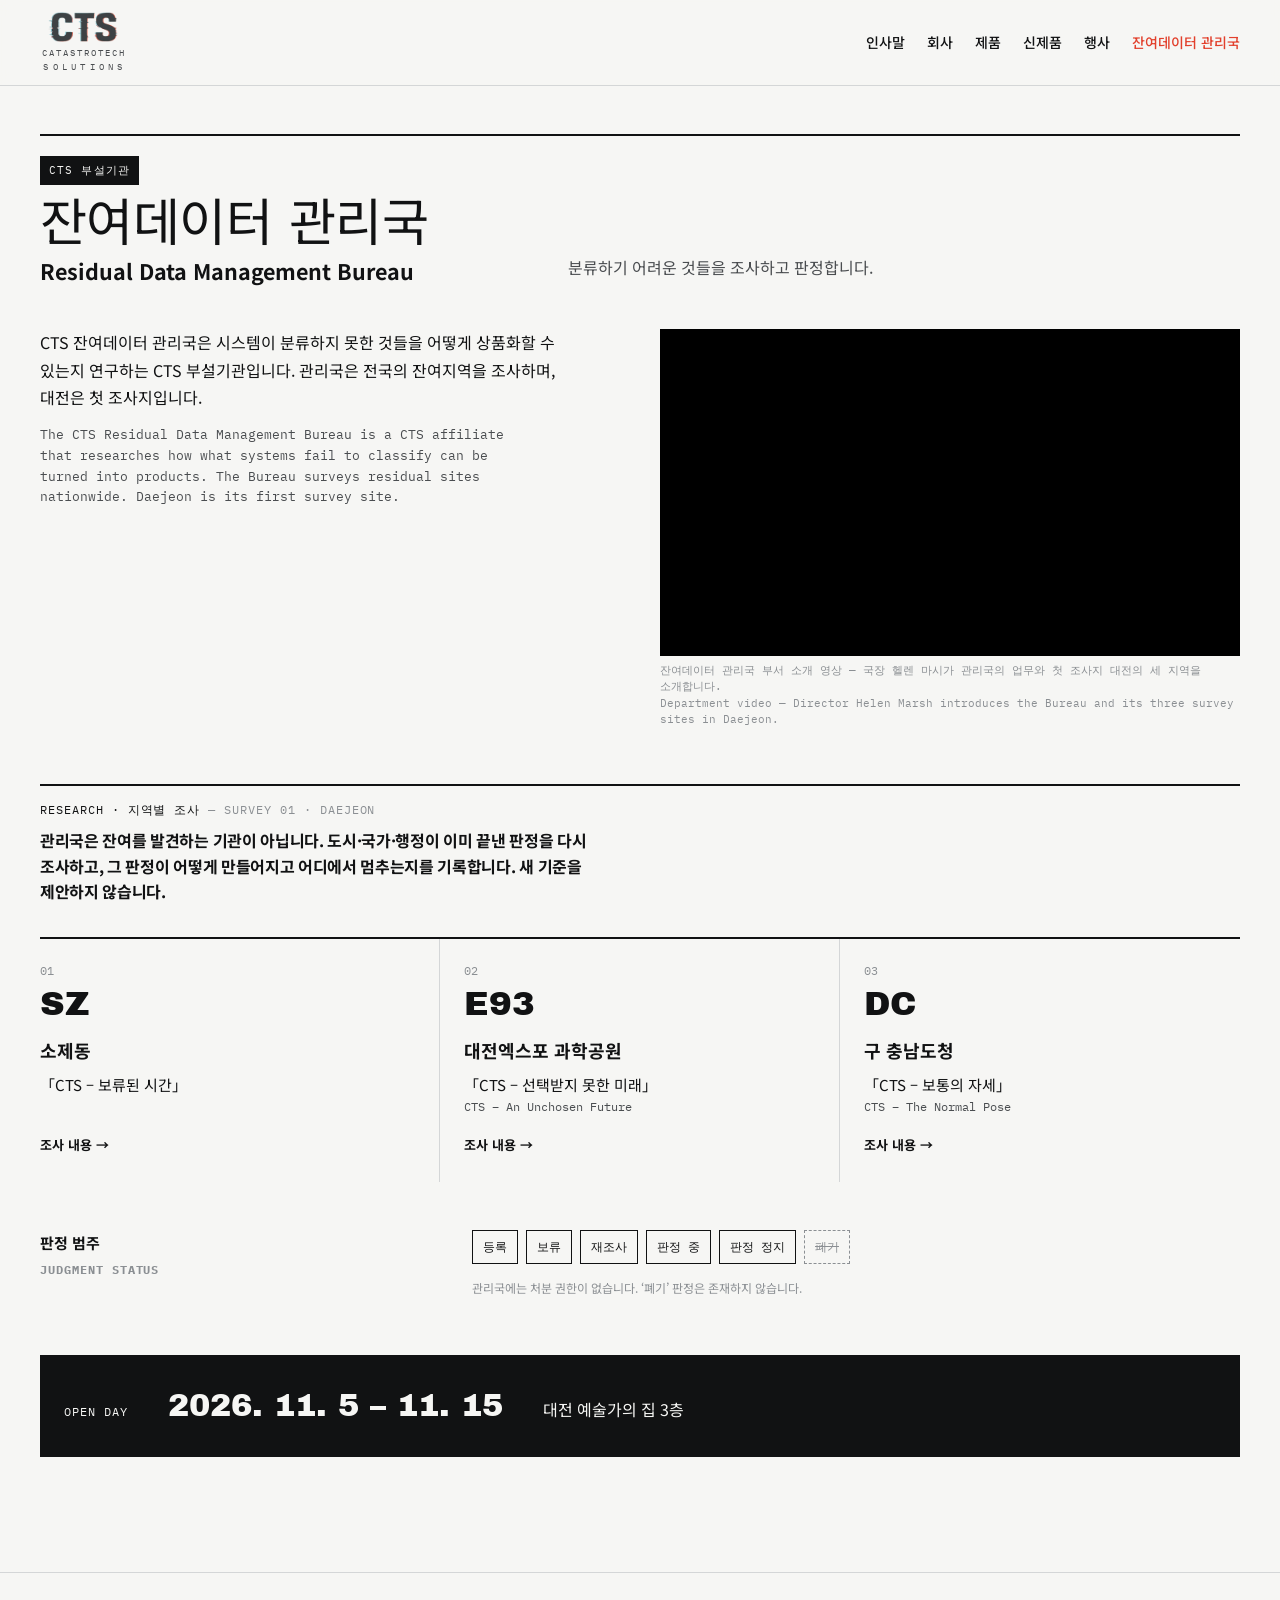
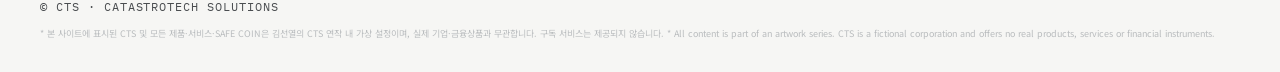
==== bureau/index.html @ 4c9b9fca "관리국 소개: 조사지 카드와 하단 목록 중복 제거 — 설명 문단을 카드 위로, 목록 삭제 Co-Authored-By: Claude Fable 5.1 <noreply@anthropi" ====
<!doctype html>
<html lang="ko">
<head>
<meta charset="utf-8">
<meta name="viewport" content="width=device-width, initial-scale=1, viewport-fit=cover">
<title>잔여데이터 관리국 | CTS — CatastroTech Solutions</title>
<meta name="description" content="CTS 재난을 기회로 바꾸다 — From catastrophe to opportunity">
<meta name="referrer" content="strict-origin-when-cross-origin">
<meta property="og:title" content="CTS — CatastroTech Solutions">
<meta property="og:description" content="재난을 기회로 바꾸다 / From catastrophe to opportunity">
<meta property="og:image" content="https://cts-catastrotechsolutions.vercel.app/img/slogan.jpg">
<meta property="og:url" content="https://cts-catastrotechsolutions.vercel.app/bureau/">
<meta property="og:type" content="website">
<link rel="preconnect" href="https://fonts.googleapis.com">
<link rel="preconnect" href="https://fonts.gstatic.com" crossorigin>
<link rel="stylesheet" href="https://fonts.googleapis.com/css2?family=Archivo+Black&family=IBM+Plex+Mono:wght@400;500&family=Noto+Sans+KR:wght@400;500;700;900&display=swap">
<link rel="stylesheet" href="../css/style.css">
<script>(function(){var m=/^#rs-(sz|e93|dc)$/.exec(location.hash);if(m)location.replace(m[1]+"/");})();</script>
</head>
<body>

<header>
  <div class="wrap">
    <a class="logo" href="../" aria-label="CTS 홈"><img src="../img/cts-mark.png" alt="CTS" width="360" height="155"><span>CATASTROTECH<br><small>SOLUTIONS</small></span></a>
    <nav aria-label="주 메뉴">
      <a href="../greeting/">인사말</a>
      <a href="../company/">회사</a>
      <a href="../products/">제품</a>
      <a href="../new/">신제품</a>
      <a href="../popup/">행사</a>
      <a href="../bureau/" aria-current="page">잔여데이터 관리국</a>
    </nav>
  </div>
</header>

<main>
  <section id="bureau" class="page-top bureau">
    <div class="wrap">
      <div class="sec-head">
        <div><span class="affil">CTS 부설기관</span><h2>잔여데이터 관리국<small>Residual Data Management Bureau</small></h2></div>
        <p>분류하기 어려운 것들을 조사하고 판정합니다.</p>
      </div>

      <div class="lead">
        <div>
          <p>CTS 잔여데이터 관리국은 시스템이 분류하지 못한 것들을 어떻게 상품화할 수 있는지 연구하는 CTS 부설기관입니다. 관리국은 전국의 잔여지역을 조사하며, 대전은 첫 조사지입니다.</p>
          <p class="en">The CTS Residual Data Management Bureau is a CTS affiliate that researches how what systems fail to classify can be turned into products. The Bureau surveys residual sites nationwide. Daejeon is its first survey site.</p>
        </div>
        <figure>
          <div class="video">
            <iframe src="https://www.youtube-nocookie.com/embed/tpPUKmBcZAY?rel=0" title="잔여데이터 관리국 부서 소개 영상" allow="accelerometer; encrypted-media; gyroscope; picture-in-picture; fullscreen" allowfullscreen loading="lazy" referrerpolicy="strict-origin-when-cross-origin"></iframe>
          </div>
          <figcaption>잔여데이터 관리국 부서 소개 영상 — 국장 헬렌 마시가 관리국의 업무와 첫 조사지 대전의 세 지역을 소개합니다.<br>Department video — Director Helen Marsh introduces the Bureau and its three survey sites in Daejeon.</figcaption>
        </figure>
      </div>

      <div class="mono subhead">Research · 지역별 조사 <span style="color:var(--steel)">— Survey 01 · Daejeon</span></div>
      <p class="rs-intro">관리국은 잔여를 발견하는 기관이 아닙니다. 도시·국가·행정이 이미 끝낸 판정을 다시 조사하고, 그 판정이 어떻게 만들어지고 어디에서 멈추는지를 기록합니다. 새 기준을 제안하지 않습니다.</p>
      <div class="sites">
        <div class="site">
          <span class="no">01</span><span class="reg">SZ</span>
          <h4>소제동</h4>
          <p class="t">「CTS – 보류된 시간」</p>
          <a class="go" href="sz/">조사 내용 →</a>
        </div>
        <div class="site">
          <span class="no">02</span><span class="reg">E93</span>
          <h4>대전엑스포 과학공원</h4>
          <p class="t">「CTS – 선택받지 못한 미래」<em>CTS – An Unchosen Future</em></p>
          <a class="go" href="e93/">조사 내용 →</a>
        </div>
        <div class="site">
          <span class="no">03</span><span class="reg">DC</span>
          <h4>구 충남도청</h4>
          <p class="t">「CTS – 보통의 자세」<em>CTS – The Normal Pose</em></p>
          <a class="go" href="dc/">조사 내용 →</a>
        </div>
      </div>

      <div class="status">
        <h4>판정 범주<br><span class="mono" style="color:var(--steel)">Judgment Status</span></h4>
        <div>
          <div class="chips">
            <span class="chip">등록</span><span class="chip">보류</span><span class="chip">재조사</span><span class="chip">판정 중</span><span class="chip">판정 정지</span><span class="chip void">폐기</span>
          </div>
          <p class="note">관리국에는 처분 권한이 없습니다. ‘폐기’ 판정은 존재하지 않습니다.</p>
        </div>
      </div>

      <div class="openday">
        <span class="mono">Open Day</span>
        <b>2026. 11. 5 – 11. 15</b>
        <span>대전 예술가의 집 3층</span>
      </div>
    </div>
  </section>
</main>

<footer>
  <div class="wrap">
    <p>* 본 사이트에 표시된 CTS 및 모든 제품·서비스·SAFE COIN은 김선열의 CTS 연작 내 가상 설정이며, 실제 기업·금융상품과 무관합니다. 구독 서비스는 제공되지 않습니다. * All content is part of an artwork series. CTS is a fictional corporation and offers no real products, services or financial instruments.</p>
    <p class="mono">© CTS · CatastroTech Solutions</p>
  </div>
</footer>
</body>
</html>
---- css/style.css ----
/* Layout: corporate brochure — white gallery ground, black product bands, aluminium-grey rules; codes in mono like asset tags */
:root{
  --paper:#f6f6f4;      /* gallery wall */
  --ink:#111213;        /* corporate black */
  --steel:#8b8f93;      /* aluminium profile */
  --rule:#d4d6d7;
  --signal:#e2402c;     /* the red ▲ of the coin dashboard */
  --ink-soft:#4a4d50;
  --f-display:"Archivo Black","Noto Sans KR",Impact,"Arial Black",sans-serif;
  --f-body:"Noto Sans KR",-apple-system,"Apple SD Gothic Neo","Malgun Gothic",sans-serif;
  --f-mono:"IBM Plex Mono",ui-monospace,Menlo,Consolas,monospace;
  --gut:max(20px,env(safe-area-inset-left,0px));
  --gut-r:max(20px,env(safe-area-inset-right,0px));
  --w:1240px;
  color-scheme:light;
}
*{box-sizing:border-box}
html{scroll-behavior:smooth;scroll-padding-top:64px}
@media (prefers-reduced-motion:reduce){html{scroll-behavior:auto}}
body{margin:0;background:var(--paper);color:var(--ink);font:400 16px/1.7 var(--f-body);-webkit-font-smoothing:antialiased;word-break:keep-all;overflow-wrap:anywhere}
img{max-width:100%;display:block}
a{color:inherit}
a:focus-visible,button:focus-visible{outline:2px solid var(--signal);outline-offset:3px}
.wrap{max-width:var(--w);margin:0 auto;padding-left:var(--gut);padding-right:var(--gut-r)}
.mono{font-family:var(--f-mono);font-size:12px;letter-spacing:.08em;text-transform:uppercase}

/* header */
body::before{content:"";position:fixed;inset:0 0 auto;height:env(safe-area-inset-top,0px);z-index:30;background:var(--paper)}
header{position:sticky;top:env(safe-area-inset-top,0px);z-index:20;background:color-mix(in srgb,var(--paper) 92%,transparent);backdrop-filter:blur(8px);border-bottom:1px solid var(--rule)}
header .wrap{display:flex;align-items:center;justify-content:space-between;gap:16px;padding-block:12px}
.logo{display:flex;flex-direction:column;align-items:center;text-align:center;line-height:1;text-decoration:none}
.logo img{display:block;height:30px;width:auto}
.logo span{font-family:var(--f-mono);font-size:9px;letter-spacing:.22em;margin-top:4px;color:var(--ink-soft)}
.logo span{line-height:1.5;padding-left:.22em;white-space:nowrap}
.logo small{font-size:inherit;letter-spacing:.47em;margin-right:-.25em}
nav{display:flex;gap:22px;flex-wrap:wrap;justify-content:flex-end}
nav a{text-decoration:none;font-size:14px;font-weight:500}
nav a:hover{color:var(--signal)}
@media (max-width:640px){nav{gap:12px}nav a{font-size:13px}.logo span{display:none}}

/* hero */
section.hero{background:var(--ink);padding-block:0}
.hero img{width:100%;height:auto;display:block}
.sr-only{position:absolute;width:1px;height:1px;padding:0;margin:-1px;overflow:hidden;clip:rect(0,0,0,0);white-space:nowrap;border:0}

/* sections */
section{padding-block:clamp(64px,9vw,120px)}
.sec-head{display:grid;grid-template-columns:minmax(0,5fr) minmax(0,7fr);gap:24px 48px;align-items:end;margin-bottom:48px;border-top:2px solid var(--ink);padding-top:18px}
.sec-head h2{font-family:var(--f-display);font-weight:400;font-size:clamp(30px,4vw,52px);line-height:1;margin:8px 0 0;letter-spacing:-.01em}
.sec-head h2 small{display:block;font-family:var(--f-body);font-weight:700;font-size:.42em;letter-spacing:0;margin-top:10px}
.sec-head p{margin:0;max-width:62ch;color:var(--ink-soft)}
@media (max-width:760px){.sec-head{grid-template-columns:1fr}}

.video{position:relative;aspect-ratio:16/9;max-width:100%;background:#000}
.video iframe{position:absolute;inset:0;width:100%;height:100%;border:0}

/* greeting */
.greeting .grid{display:grid;grid-template-columns:minmax(0,5fr) minmax(0,7fr);gap:clamp(28px,5vw,72px);align-items:start}
.portrait{position:sticky;top:calc(80px + env(safe-area-inset-top,0px));margin:0;display:grid;gap:18px;max-width:360px}
.portrait .photo{position:relative;aspect-ratio:4/5;width:100%;max-width:360px;background:repeating-linear-gradient(135deg,transparent 0 10px,rgba(17,18,19,.04) 10px 11px);border:1px solid var(--rule)}
.portrait img{position:absolute;inset:0;width:100%;height:100%;object-fit:cover}
.sign{display:grid;gap:4px;padding-top:14px;border-top:1px solid var(--ink)}
.sign span{font-family:var(--f-mono);font-size:12px;color:var(--steel);letter-spacing:.04em;line-height:1.6}
.sign b{font-size:22px;font-weight:700;letter-spacing:-.02em}
.letter{max-width:60ch}
.letter .opening{font-size:clamp(22px,2.4vw,30px);font-weight:900;line-height:1.4;letter-spacing:-.03em;margin:0 0 28px;text-wrap:balance}
.letter p{margin:0 0 16px}
.letter-en{margin-top:32px;padding-top:24px;border-top:1px solid var(--rule);color:var(--ink-soft);font-size:15px;line-height:1.7}
.letter-en p{margin:0 0 12px}
.letter-en .opening-en{font-family:var(--f-display);font-size:20px;color:var(--ink);letter-spacing:-.01em;margin-bottom:16px}
.letter-ko{margin-top:32px;padding-top:24px;border-top:1px solid var(--rule);color:var(--ink-soft);font-size:15px;line-height:1.7}
.letter-ko p{margin:0 0 12px}
.letter-ko .opening-ko{font-size:20px;font-weight:900;color:var(--ink);letter-spacing:-.03em;margin-bottom:16px}
.todo-light{color:var(--steel);font-family:var(--f-mono);font-size:13px;border:1px dashed var(--steel);padding:12px 14px}
@media (max-width:760px){.greeting .grid{grid-template-columns:1fr}.portrait{position:static;max-width:340px}}
/* company */
.company .grid{display:grid;grid-template-columns:minmax(0,1fr) minmax(0,1fr);gap:40px 64px;align-items:start}
.company .grid > .video{grid-column:1/-1}
.company .statement{font-size:clamp(20px,2.2vw,26px);font-weight:700;line-height:1.5;letter-spacing:-.02em;margin:0;text-wrap:balance}
.company .facts{display:grid;gap:0;margin:0;border-top:1px solid var(--rule)}
.company .facts div{display:grid;grid-template-columns:120px minmax(0,1fr);gap:12px;padding:12px 0;border-bottom:1px solid var(--rule);font-size:14px}
.company .facts dt{font-family:var(--f-mono);font-size:11px;letter-spacing:.08em;text-transform:uppercase;color:var(--steel);padding-top:3px}
.company .facts dd{margin:0}
@media (max-width:860px){.company .grid{grid-template-columns:1fr}}

/* products */
.products{background:var(--ink);color:var(--paper)}
.products .sec-head{border-color:var(--paper)}
.products .sec-head p{color:#b9bcbe}
.prod{display:grid;grid-template-columns:minmax(0,7fr) minmax(0,5fr);gap:32px 48px;padding-block:48px;border-top:1px solid #2c2e30}
.prod:nth-of-type(even) .media{order:2}
.prod .code{font-family:var(--f-display);font-size:clamp(56px,7vw,96px);line-height:.9;letter-spacing:-.01em}
.prod h3{margin:10px 0 4px;font-size:22px;font-weight:700;letter-spacing:-.02em}
.prod .en{font-family:var(--f-mono);font-size:13px;color:#b9bcbe;margin:0}
.prod .desc{margin:22px 0 0;max-width:46ch;color:#dcdddd}
.prod .todo{margin:22px 0 0;padding:12px 14px;border:1px dashed #6b6f73;font-family:var(--f-mono);font-size:12px;color:#9a9ea1}
.prod .media{display:grid;gap:12px;min-width:0}
.prod .media img{width:100%;height:auto;max-height:720px;object-fit:cover;background:#222}
.prod .cta{display:inline-flex;align-items:center;gap:10px;margin-top:26px;padding:12px 18px;background:var(--paper);color:var(--ink);text-decoration:none;font-weight:700;font-size:14px}
.prod .cta:hover{background:var(--signal);color:#fff}
.prod .tag{display:inline-block;margin-top:18px;font-family:var(--f-mono);font-size:11px;letter-spacing:.08em;padding:4px 8px;border:1px solid #4a4d50;color:#b9bcbe}
.prod .tag .up{color:var(--signal)}
@media (max-width:860px){.prod{grid-template-columns:1fr}.prod:nth-of-type(even) .media{order:0}}

.desc-en{font-family:var(--f-mono);font-size:13px;color:#9a9ea1;font-weight:400}
.products .desc{font-size:clamp(19px,1.8vw,22px);font-weight:700;line-height:1.5;letter-spacing:-.02em}
.products .desc .desc-en{display:inline-block;margin-top:6px;letter-spacing:0}
.subscribe{margin-top:24px;padding:clamp(28px,4vw,48px);border:1px solid var(--paper);display:grid;gap:8px;text-align:center;justify-items:center}
.subscribe b{font-size:clamp(24px,3.4vw,40px);font-weight:900;letter-spacing:-.03em;text-wrap:balance}
.subscribe .mono{color:#9a9ea1;font-size:11px;margin-top:10px;text-transform:none;letter-spacing:.02em}
.sec-head .desc-en{color:inherit;opacity:.8}
.sel{user-select:all;font-family:var(--f-mono);font-size:13px;word-break:break-all}
/* bureau */
.bureau .affil{display:inline-block;font-family:var(--f-mono);font-size:11px;letter-spacing:.1em;padding:5px 9px;background:var(--ink);color:var(--paper);margin-bottom:6px}
.bureau .lead{display:grid;grid-template-columns:minmax(0,1fr) minmax(0,1fr);gap:40px;align-items:start;margin-bottom:56px}
.bureau .lead p{margin:0 0 14px;max-width:58ch}
.bureau .lead .en{font-family:var(--f-mono);font-size:13px;color:var(--ink-soft);line-height:1.6}
.bureau .lead figure{margin:0}
.bureau .lead figcaption{font-family:var(--f-mono);font-size:11px;color:var(--steel);padding-top:6px;line-height:1.5}
.placeholder{aspect-ratio:16/9;max-width:100%;border:1px solid var(--rule);background:repeating-linear-gradient(135deg,transparent 0 10px,rgba(17,18,19,.035) 10px 11px);display:grid;place-content:center;text-align:center;gap:6px;padding:16px}
.placeholder b{font-size:15px}
.placeholder span{font-family:var(--f-mono);font-size:11px;color:var(--steel);letter-spacing:.08em}
@media (max-width:860px){.bureau .lead{grid-template-columns:1fr}}

.sites{display:grid;grid-template-columns:repeat(3,minmax(0,1fr));gap:0;border-top:2px solid var(--ink)}
.site{padding:22px 24px 26px 0;border-right:1px solid var(--rule);display:flex;flex-direction:column;gap:6px}
.site + .site{padding-left:24px}
.site:last-child{border-right:0}
.site .no{font-family:var(--f-mono);font-size:12px;color:var(--steel)}
.site .reg{font-family:var(--f-display);font-size:34px;line-height:1}
.site h4{margin:8px 0 0;font-size:18px;font-weight:700}
.site .t{margin:0;font-size:15px}
.site .t em{font-style:normal;font-family:var(--f-mono);font-size:12px;color:var(--ink-soft);display:block}
@media (max-width:860px){.sites{grid-template-columns:1fr}.site,.site+.site{padding:20px 0;border-right:0;border-bottom:1px solid var(--rule)}}

.status{margin-top:48px;display:grid;grid-template-columns:minmax(0,1fr) minmax(0,2fr);gap:24px 48px;align-items:start}
.status h4{margin:0;font-size:15px}
.chips{display:flex;flex-wrap:wrap;gap:8px}
.chip{font-family:var(--f-mono);font-size:12px;padding:6px 10px;border:1px solid var(--ink)}
.chip.void{border-style:dashed;color:var(--steel);border-color:var(--steel);text-decoration:line-through}
.note{font-size:13px;color:var(--ink-soft);margin:12px 0 0}
@media (max-width:760px){.status{grid-template-columns:1fr}}

.openday{margin-top:56px;padding:24px;background:var(--ink);color:var(--paper);display:flex;flex-wrap:wrap;gap:12px 40px;align-items:baseline}
.openday b{font-family:var(--f-display);font-weight:400;font-size:clamp(22px,2.6vw,32px)}

/* archive */
.gallery{columns:3 280px;column-gap:12px}
.gallery figure{margin:0 0 12px;break-inside:avoid}
.gallery figcaption{font-family:var(--f-mono);font-size:11px;color:var(--steel);padding-top:6px;letter-spacing:.04em}

footer{border-top:1px solid var(--rule);padding-block:40px 56px;font-size:13px;color:var(--ink-soft)}
footer .wrap{display:flex;flex-wrap:wrap;justify-content:space-between;gap:16px}
footer p{margin:0;max-width:70ch}

nav a[aria-current="page"]{color:var(--signal)}
.page-top{padding-top:clamp(24px,4vw,48px)}
.teasers{display:grid;grid-template-columns:repeat(auto-fit,minmax(min(100%,200px),1fr));gap:0;border-top:2px solid var(--ink)}
.teaser{display:flex;flex-direction:column;gap:10px;padding:24px 24px 28px 0;border-bottom:1px solid var(--rule);text-decoration:none;color:inherit}
.teaser + .teaser{padding-left:24px;border-left:1px solid var(--rule)}
.teaser .mono{color:var(--steel)}
.teaser b{font-family:var(--f-display);font-weight:400;font-size:clamp(26px,2.6vw,34px);line-height:1}
.teaser span.k{font-weight:700}
.teaser p{margin:0;color:var(--ink-soft);font-size:14px}
.teaser .go{margin-top:auto;font-size:13px;font-weight:700}
.teaser:hover .go{color:var(--signal)}
@media (max-width:760px){.teaser + .teaser{padding-left:0;border-left:0}}
.prodstrip{display:grid;grid-template-columns:repeat(5,minmax(0,1fr));gap:12px;margin-top:40px}
.prodstrip a{display:grid;gap:8px;text-decoration:none;color:inherit}
.prodstrip img{width:100%;aspect-ratio:1/1;object-fit:cover;background:#ddd}
.prodstrip b{font-family:var(--f-display);font-weight:400;font-size:20px;line-height:1}
.prodstrip span{font-size:12px;color:var(--ink-soft)}
.prodstrip a:hover b{color:var(--signal)}
@media (max-width:760px){.prodstrip{grid-template-columns:repeat(2,minmax(0,1fr))}}

button.cta{border:0;cursor:pointer;font-family:inherit}
#video-modal{width:min(1100px,calc(100vw - 32px));max-width:none;padding:0;border:0;background:var(--ink);color:var(--paper)}
#video-modal::backdrop{background:rgba(10,10,11,.82)}
.vm-bar{display:flex;justify-content:space-between;align-items:center;gap:12px;padding:12px 16px;font-size:14px;font-weight:700}
.vm-close{background:none;border:1px solid #4a4d50;color:var(--paper);padding:6px 10px;font-family:var(--f-mono);font-size:12px;cursor:pointer}
.vm-close:hover{border-color:var(--paper)}

.popup-intro{display:grid;gap:12px;max-width:68ch;margin-bottom:40px}
.popup-intro .lead{font-size:clamp(18px,1.8vw,22px);font-weight:700;line-height:1.6;letter-spacing:-.02em;margin:0}
.en-body{margin:0;font-size:14px;color:var(--ink-soft);line-height:1.7}
.overview{margin:0 0 72px}
.overview img{width:100%}
.overview figcaption,.gallery figcaption{font-family:var(--f-mono);font-size:11px;color:var(--steel);padding-top:6px}
.subhead{border-top:2px solid var(--ink);padding-top:14px;margin-bottom:8px}
.zone{display:grid;grid-template-columns:minmax(0,7fr) minmax(0,5fr);gap:24px 48px;align-items:center;padding-block:36px;border-bottom:1px solid var(--rule)}
.zone:nth-of-type(even) img{order:2}
.zone img{width:100%;height:auto}
.zone-text{display:grid;gap:10px;min-width:0}
.zone-text .mono{color:var(--steel)}
.zone-text h3{margin:0;font-size:clamp(22px,2.4vw,30px);font-weight:900;letter-spacing:-.03em}
.zone-text .en-title{margin:0;font-family:var(--f-mono);font-size:13px;color:var(--ink-soft)}
.zone-text p{margin:0}
.zone-link{margin-top:6px;font-weight:700;font-size:14px;text-decoration:none}
.zone-link:hover{color:var(--signal)}
.zone + .subhead{margin-top:72px}
@media (max-width:860px){.zone{grid-template-columns:1fr}.zone:nth-of-type(even) img{order:0}}

.coming{background:var(--ink);color:var(--paper);padding:clamp(48px,9vw,120px) clamp(24px,5vw,64px);display:grid;gap:14px;justify-items:start}
.coming .mono{color:#9a9ea1}
.coming b{font-family:var(--f-display);font-weight:400;font-size:clamp(96px,20vw,260px);line-height:.85;letter-spacing:-.03em}
.coming-ko{margin:12px 0 0;font-size:clamp(20px,2.4vw,30px);font-weight:900;letter-spacing:-.03em}
.coming-en{margin:0;font-family:var(--f-mono);font-size:13px;color:#9a9ea1}

.preview{display:grid;grid-template-columns:repeat(2,minmax(0,1fr));gap:16px}
.preview figure{margin:0;background:#fff;border:1px solid var(--rule)}
.preview .wide{grid-column:1/-1}
.preview img{width:100%;height:auto}
.preview figcaption{font-family:var(--f-mono);font-size:11px;color:var(--steel);padding:8px 12px;border-top:1px solid var(--rule);background:var(--paper)}
.note{font-size:12px;color:var(--steel);margin:14px 0 0}
@media (max-width:760px){.preview{grid-template-columns:1fr}}
.preview figure:not(.wide) img{aspect-ratio:4/5;object-fit:cover}
.prod .media img{aspect-ratio:4/3;height:auto;max-height:none;object-fit:cover;object-position:center}
#szs .media img{object-position:center 85%}
#scc .media img{object-position:center 40%}
@media (min-width:861px){.prod:nth-of-type(even){grid-template-columns:minmax(0,5fr) minmax(0,7fr)}}
.zone img{aspect-ratio:4/3;object-fit:cover}
#zone-smf img{object-position:center 70%}
footer{padding-block:24px 32px}
footer p:first-child{font-size:10px;line-height:1.5;color:var(--steel);letter-spacing:0}
footer p:first-child{font-size:9px;line-height:1.4;color:#b9bcbe;max-width:none}
footer .wrap{flex-direction:column-reverse;align-items:flex-start;gap:10px}

.org{grid-column:1/-1;margin-top:56px}
.org-title{margin:8px 0 28px;font-size:clamp(22px,2.4vw,30px);font-weight:900;letter-spacing:-.03em}
.org-ceo{margin:0 auto;width:min(100%,280px);background:var(--ink);color:var(--paper);padding:16px 20px;display:grid;gap:4px;text-align:center}
.org-ceo .mono{color:#9a9ea1}
.org-ceo b{font-size:18px}
.org-stem{width:1px;height:28px;background:var(--ink);margin:0 auto}
.org-units{display:grid;grid-template-columns:repeat(4,minmax(0,1fr));gap:12px;border-top:1px solid var(--ink);padding-top:24px;position:relative}
.org-unit{position:relative;border:1px solid var(--ink);background:var(--paper);padding:14px 14px 16px;display:grid;gap:4px;align-content:start;min-width:0}
.org-unit::before{content:"";position:absolute;left:50%;top:-25px;width:1px;height:24px;background:var(--ink)}
.org-unit b{font-size:15px;letter-spacing:-.02em}
.org-unit .en{font-family:var(--f-mono);font-size:10px;color:var(--steel);letter-spacing:.04em}
.org-unit ul{margin:8px 0 0;padding:0;list-style:none;display:grid;gap:4px;font-size:13px;color:var(--ink-soft)}
.org-unit li{display:flex;align-items:baseline;gap:4px}
.org-unit li::before{content:"–";color:var(--steel)}
.org-unit em{margin-left:auto;padding-left:8px;font-style:normal;font-family:var(--f-mono);font-size:10px;color:var(--signal)}
.org-unit.is-new{border-style:dashed}
.org-affil{margin-top:28px;border:1px dashed var(--steel);padding:16px 20px;display:grid;gap:4px;position:relative}
.org-affil::before{content:"";position:absolute;left:50%;top:-29px;height:28px;border-left:1px dashed var(--steel)}
.org-affil .mono{color:var(--steel)}
.org-affil b{font-size:16px}
.org-affil b a{text-decoration:none}
.org-affil b a:hover{color:var(--signal)}
.org-affil span:last-child{font-size:13px;color:var(--ink-soft)}
@media (max-width:860px){.org-units{grid-template-columns:repeat(2,minmax(0,1fr))}.org-unit::before{display:none}.org-units{border-top:0;padding-top:0}}
@media (max-width:480px){.org-units{grid-template-columns:1fr}}

.lineup-title{margin:8px 0 10px;font-size:clamp(26px,3vw,40px);font-weight:900;letter-spacing:-.03em}
.lineup-lead{margin:0 0 28px;font-size:17px;font-weight:700;line-height:1.6}
.lineup{display:grid;grid-template-columns:repeat(4,minmax(0,1fr));gap:12px}
.lineup .item{border:1px solid var(--ink);padding:18px;display:grid;gap:6px;align-content:start;min-width:0}
.lineup .item .mono{color:var(--signal)}
.lineup .item b{font-size:20px;font-weight:900;letter-spacing:-.03em}
.lineup .item .en{font-family:var(--f-mono);font-size:11px;color:var(--steel)}
.lineup .item p{margin:6px 0 0;font-size:14px;color:var(--ink-soft)}
.lineup-sns{margin:20px 0 0;font-size:14px}
.fine{margin:10px 0 0;font-size:9px;line-height:1.4;color:#b9bcbe}
@media (max-width:860px){.lineup{grid-template-columns:repeat(2,minmax(0,1fr))}}
@media (max-width:480px){.lineup{grid-template-columns:1fr}}

.coming-kicker{font-size:clamp(18px,2vw,24px);font-weight:900;letter-spacing:-.03em;margin-top:8px}
.lineup .item p.tag-line{margin:8px 0 0;font-size:15px;font-weight:700;color:var(--ink);line-height:1.5}
.pledge{margin-top:28px;padding:clamp(28px,4vw,44px) 24px;background:var(--ink);color:var(--paper);text-align:center;display:grid;gap:8px;justify-items:center}
.pledge b{font-size:clamp(22px,3vw,36px);font-weight:900;letter-spacing:-.03em;text-wrap:balance}

.model3d{margin:0;background:#fff;border:1px solid var(--rule)}
.model3d model-viewer{display:block;width:100%;height:clamp(320px,56vw,620px);background:#fff;--poster-color:#fff}
.model3d figcaption{font-family:var(--f-mono);font-size:11px;color:var(--steel);padding:8px 12px;border-top:1px solid var(--rule);background:var(--paper)}

.event-next{display:grid;grid-template-columns:minmax(0,5fr) minmax(0,7fr);gap:clamp(24px,4vw,56px);align-items:center;margin:8px 0 72px;padding:clamp(20px,3vw,32px);background:var(--ink);color:var(--paper);text-decoration:none}
.event-next .mono{color:var(--signal)}
.event-next b{font-size:clamp(26px,3.6vw,44px);font-weight:900;letter-spacing:-.03em;line-height:1.2}
.event-next .event-en{font-family:var(--f-mono);font-size:12px;color:var(--steel)}
.event-info{margin:14px 0 0;display:grid;gap:6px;font-size:15px}
.event-info div{display:flex;gap:14px;flex-wrap:wrap}
.event-info dt{font-family:var(--f-mono);font-size:12px;color:var(--steel);min-width:3em;padding-top:2px}
.event-info dd{margin:0}
.event-next .go{margin-top:14px;font-size:14px;color:var(--paper);border-bottom:1px solid var(--signal)}
.event-next:hover .go{color:var(--signal)}
.event-next img{width:100%;height:auto;display:block}
.event-body{display:grid;gap:8px;justify-items:start}
@media (max-width:760px){.event-next{grid-template-columns:1fr}.event-next img{max-width:360px}}

.org-unit .en em{margin:0;padding:0}

/* org chart: board, CEO with audit beside, staff office branching off the stem */
.org-board{margin:0 auto;width:min(100%,280px);border:1px solid var(--ink);padding:12px 20px;display:grid;gap:4px;text-align:center}
.org-board .mono{color:var(--steel)}
.org-board b{font-size:16px}
.org-row{display:grid;grid-template-columns:minmax(0,1fr) minmax(0,280px) minmax(0,1fr);align-items:center}
.org-row .org-ceo{grid-column:2;width:100%;box-sizing:border-box}
.org-side{position:relative;border:1px solid var(--ink);background:var(--paper);padding:10px 16px;display:grid;gap:2px}
.org-side b{font-size:15px;letter-spacing:-.02em}
.org-side .en{font-family:var(--f-mono);font-size:10px;color:var(--steel);letter-spacing:.04em}
.org-side ul{margin:6px 0 0;padding:0;list-style:none;display:flex;flex-wrap:wrap;gap:2px 12px;font-size:13px;color:var(--ink-soft)}
.org-side li::before{content:"– ";color:var(--steel)}
.org-audit{grid-column:3;justify-self:start;margin-left:40px}
.org-audit::before{content:"";position:absolute;right:100%;top:50%;width:40px;border-top:1px solid var(--ink)}
.org-staff-row{grid-template-columns:minmax(0,1fr) 1px minmax(0,1fr)}
.org-staff-row .org-stem{grid-column:2;grid-row:1;align-self:stretch;height:auto;min-height:28px}
.org-staff{grid-column:1;grid-row:1;justify-self:end;margin:20px 40px 20px 0}
.org-staff::after{content:"";position:absolute;left:100%;top:50%;width:40px;border-top:1px solid var(--ink)}
@media (max-width:600px){
  .org-row{grid-template-columns:1fr}
  .org-row .org-ceo{grid-column:1}
  .org-audit,.org-staff{grid-column:1;justify-self:center;margin:12px 0 0}
  .org-audit::before,.org-staff::after{display:none}
  .org-staff-row .org-stem{display:none}
}

/* bureau: per-site research */
.site .go{margin-top:auto;padding-top:10px;font-size:13px;font-weight:700;text-decoration:none}
.site .go:hover{color:var(--signal)}
.rs-intro{margin:8px 0 32px;max-width:62ch;font-size:16px;font-weight:700;line-height:1.6;letter-spacing:-.02em}
.rsch{border-top:1px solid var(--ink);padding:32px 0 40px}
.rsch + .rsch{border-top:1px solid var(--ink)}
.rsch-head{display:flex;gap:20px;align-items:flex-start;margin-bottom:22px}
.rsch-head .reg{font-family:var(--f-display);font-size:clamp(34px,4vw,48px);line-height:1;min-width:2.2em}
.rsch-head h3{margin:4px 0 0;font-size:clamp(20px,2.2vw,26px);font-weight:900;letter-spacing:-.03em}
.rsch-head h3 em{display:block;font-style:normal;font-family:var(--f-mono);font-size:11px;font-weight:400;color:var(--steel);letter-spacing:.04em;margin-top:6px}
.rsch-head .q{margin:8px 0 0;font-size:15px}
.rsch-head .q em{font-style:normal;font-family:var(--f-mono);font-size:12px;color:var(--ink-soft)}
.rsch-meta{margin:0 0 24px;display:grid;grid-template-columns:repeat(4,minmax(0,1fr));gap:12px 24px;border-top:1px solid var(--rule);border-bottom:1px solid var(--rule);padding:14px 0}
.rsch-meta div{min-width:0}
.rsch-meta dt{font-family:var(--f-mono);font-size:10px;letter-spacing:.08em;text-transform:uppercase;color:var(--steel)}
.rsch-meta dd{margin:4px 0 0;font-size:13px;line-height:1.5}
.rsch-body{display:grid;grid-template-columns:minmax(0,7fr) minmax(0,5fr);gap:32px 48px;align-items:start}
.rsch-text p{margin:0 0 14px;max-width:60ch;line-height:1.75}
.rsch-text h4,.rsch-docs h4{margin:24px 0 10px;font-family:var(--f-mono);font-size:11px;letter-spacing:.08em;text-transform:uppercase;color:var(--ink)}
.rsch-text ol{margin:0;padding-left:1.4em;display:grid;gap:8px;font-size:14px;line-height:1.65;color:var(--ink-soft);max-width:60ch}
.rsch-text ol li::marker{font-family:var(--f-mono);color:var(--steel)}
.figs{display:grid;grid-template-columns:repeat(3,minmax(0,1fr));gap:12px;margin-bottom:18px}
.fig{border:1px solid var(--ink);padding:12px 12px 14px;display:grid;gap:6px;min-width:0}
.fig b{font-family:var(--f-display);font-size:clamp(26px,3vw,36px);line-height:1;letter-spacing:-.02em}
.fig span{font-family:var(--f-mono);font-size:10px;line-height:1.5;color:var(--steel);letter-spacing:.02em}
.rsch-table{width:100%;border-collapse:collapse;font-size:13px;margin-bottom:18px}
.rsch-table caption{text-align:left;font-family:var(--f-mono);font-size:10px;letter-spacing:.08em;text-transform:uppercase;color:var(--steel);padding-bottom:6px}
.rsch-table th,.rsch-table td{border-top:1px solid var(--rule);padding:7px 10px 7px 0;text-align:left;vertical-align:top}
.rsch-table th{font-family:var(--f-mono);font-weight:500;font-size:12px;color:var(--ink-soft);white-space:nowrap;width:1%}
.rsch-table tr:last-child th,.rsch-table tr:last-child td{border-bottom:1px solid var(--rule)}
.rsch-docs ul{margin:0;padding:0;list-style:none;display:grid;gap:6px;font-size:14px;line-height:1.6;color:var(--ink-soft)}
.rsch-docs li::before{content:"– ";color:var(--steel)}
.rsch-docs code{font-family:var(--f-mono);font-size:12px;color:var(--ink);background:#fff;border:1px solid var(--rule);padding:1px 6px;margin-right:4px}
.rsch-docs .refs{margin:18px 0 0;font-size:12px;line-height:1.7;color:var(--steel)}
.rsch-docs .refs .mono{display:block;font-size:10px;color:var(--steel);margin-bottom:2px}
@media (max-width:860px){.rsch-body{grid-template-columns:1fr}.rsch-meta{grid-template-columns:repeat(2,minmax(0,1fr))}}
@media (max-width:480px){.figs{grid-template-columns:repeat(3,minmax(0,1fr));gap:8px}.fig{padding:10px}.rsch-head{gap:14px}}

/* bureau: research galleries */
.rsch-gallery{margin-top:32px;display:grid;grid-template-columns:repeat(3,minmax(0,1fr));gap:14px}
.rsch-gallery.cols2{grid-template-columns:repeat(2,minmax(0,1fr))}
.rsch-gallery.cols4{grid-template-columns:repeat(4,minmax(0,1fr))}
.rsch-gallery figure{margin:0;min-width:0}
.rsch-gallery .wide{grid-column:1/-1}
.rsch-gallery a{display:block;border:1px solid var(--rule);background:#fff}
.rsch-gallery a:hover{border-color:var(--ink)}
.rsch-gallery img{display:block;width:100%;height:auto}
.rsch-gallery figcaption{font-family:var(--f-mono);font-size:11px;color:var(--steel);padding-top:6px;line-height:1.5}
@media (max-width:860px){.rsch-gallery,.rsch-gallery.cols4{grid-template-columns:repeat(2,minmax(0,1fr))}}
@media (max-width:480px){.rsch-gallery.cols2{grid-template-columns:1fr}}
.rsch-docs .source{margin:18px 0 0;padding:14px 16px;border:1px solid var(--ink);font-size:13px;line-height:1.7;color:var(--ink-soft)}
.rsch-docs .source .mono{display:block;font-size:10px;color:var(--ink);margin-bottom:4px}
.rsch-docs .source b{color:var(--ink)}
.rsch-gallery.doc{grid-template-columns:minmax(0,2fr) minmax(0,3fr);align-items:start;margin-top:14px}
.rsch-gallery.doc .doc-text{font-size:14px;line-height:1.7;color:var(--ink-soft);max-width:48ch}
.rsch-gallery.doc .doc-text .mono{display:block;font-size:10px;letter-spacing:.08em;text-transform:uppercase;color:var(--ink);margin-bottom:8px}
.rsch-gallery.doc .doc-text p{margin:0 0 12px}
@media (max-width:600px){.rsch-gallery.doc{grid-template-columns:1fr}}
.rsch-text .rsch-sub{font-size:14px;color:var(--ink-soft);line-height:1.7}
.rsch-text ol.facts{list-style:none;padding:0;border-top:1px solid var(--ink);counter-reset:f}
.rsch-text ol.facts li{counter-increment:f;padding:10px 0 10px 2.2em;border-bottom:1px solid var(--rule);position:relative;color:var(--ink-soft)}
.rsch-text ol.facts li::before{content:counter(f,decimal-leading-zero);position:absolute;left:0;top:11px;font-family:var(--f-mono);font-size:12px;color:var(--signal)}
.rsch-text ol.facts li b{color:var(--ink)}
.rsch-text .rsch-table.stages{margin:12px 0 14px;max-width:60ch}
.rsch-table.stages td span{display:block;margin-top:3px;color:var(--ink-soft)}
.rsch-table.stages td em{display:block;margin-top:4px;font-style:normal;font-family:var(--f-mono);font-size:10px;color:var(--steel);letter-spacing:.04em}
.rsch-table.stages td b{color:var(--ink)}

/* bureau: site photos (현장 사진) */
.rsch-gallery.site{margin:0 0 28px;grid-template-columns:repeat(4,minmax(0,1fr))}
.rsch-gallery.site img{aspect-ratio:3/4;object-fit:cover}
.rsch-gallery.site figcaption .note{display:block;color:var(--ink-soft)}
@media (max-width:860px){.rsch-gallery.site{grid-template-columns:repeat(2,minmax(0,1fr))}}

/* bureau: timeline row sources */
.rsch-table td em.src{display:block;margin-top:3px;font-style:normal;font-family:var(--f-mono);font-size:10px;color:var(--steel);letter-spacing:.04em}

/* bureau: 1989 report flow diagram (full-width doc) */
.rsch-gallery.doc.flow{grid-template-columns:1fr;margin-top:32px}
.rsch-gallery.doc.flow .doc-text{max-width:66ch}

/* bureau: hub links + sub pages */
.crumb{display:flex;align-items:center;gap:12px;margin-bottom:14px}
.crumb .affil{margin-bottom:0}
.crumb .mono{color:var(--steel);font-size:11px}
.subnav{display:flex;flex-wrap:wrap;gap:4px 22px;border-top:2px solid var(--ink);border-bottom:1px solid var(--rule);padding:12px 0;font-family:var(--f-mono);font-size:12px;letter-spacing:.04em}
.subnav a{color:var(--ink-soft);text-decoration:none;padding:2px 0}
.subnav a:hover{color:var(--signal)}
.subnav a[aria-current]{color:var(--ink);font-weight:500;box-shadow:inset 0 -2px 0 var(--ink)}
.subnav .home{color:var(--ink);margin-right:8px}
.rsch-page .rsch{border-top:0;padding-top:28px}
.rsch-pager{display:grid;grid-template-columns:1fr 1fr;gap:16px;border-top:1px solid var(--ink);padding:18px 0 8px}
.rsch-pager a{text-decoration:none;display:flex;flex-direction:column;gap:6px}
.rsch-pager a.next{text-align:right;align-items:flex-end}
.rsch-pager .mono{color:var(--steel);font-size:11px}
.rsch-pager b{font-size:16px}
.rsch-pager a:hover b{color:var(--signal)}
@media (max-width:480px){.rsch-pager{grid-template-columns:1fr}.rsch-pager a.next{text-align:left;align-items:flex-start}}
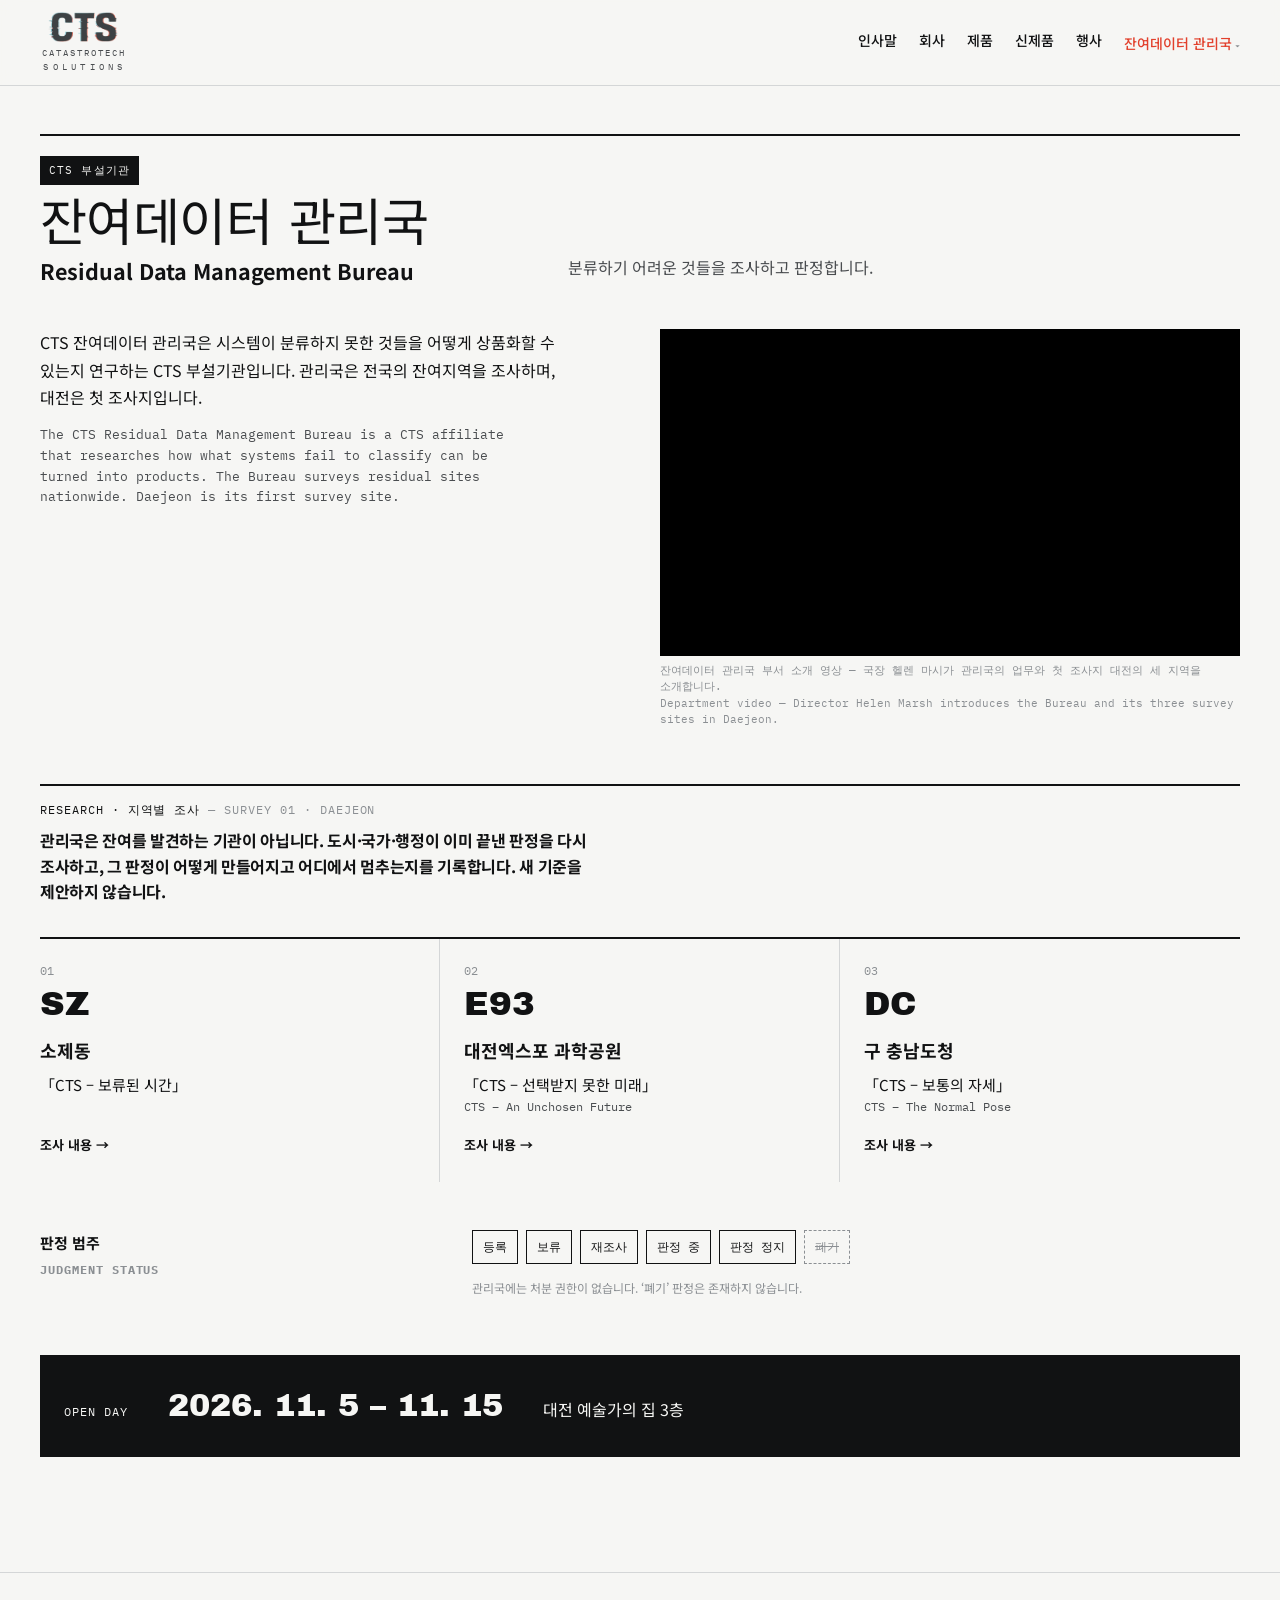
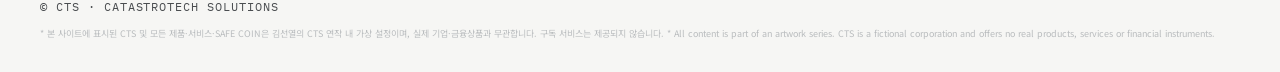
==== commit 6db0e0b8: "상단 메뉴: 잔여데이터 관리국에 조사지 3개 드롭다운 추가 (전 페이지), 860px 이하에서는 숨김 Co-Authored-By: Claude Fable 5.1 <noreply@a" ====
--- a/bureau/index.html
+++ b/bureau/index.html
@@ -28,7 +28,14 @@
       <a href="../products/">제품</a>
       <a href="../new/">신제품</a>
       <a href="../popup/">행사</a>
-      <a href="../bureau/" aria-current="page">잔여데이터 관리국</a>
+      <div class="menu">
+        <a href="../bureau/" aria-current="page">잔여데이터 관리국</a>
+        <div class="dropdown" aria-label="관리국 조사지">
+          <a href="../bureau/sz/"><span class="reg">01 SZ</span>소제동</a>
+          <a href="../bureau/e93/"><span class="reg">02 E93</span>대전엑스포 과학공원</a>
+          <a href="../bureau/dc/"><span class="reg">03 DC</span>구 충남도청</a>
+        </div>
+      </div>
     </nav>
   </div>
 </header>
--- a/css/style.css
+++ b/css/style.css
@@ -412,3 +412,14 @@
 .rsch-pager b{font-size:16px}
 .rsch-pager a:hover b{color:var(--signal)}
 @media (max-width:480px){.rsch-pager{grid-template-columns:1fr}.rsch-pager a.next{text-align:left;align-items:flex-start}}
+
+/* header: bureau dropdown (3 survey sites) */
+nav .menu{position:relative}
+nav .menu>a::after{content:" ▾";font-size:10px;color:var(--steel)}
+nav .dropdown{position:absolute;top:100%;right:0;min-width:250px;padding:8px 0;margin-top:10px;background:var(--paper);border:1px solid var(--rule);box-shadow:0 8px 24px rgba(17,18,19,.08);display:none;flex-direction:column;z-index:30}
+nav .dropdown::before{content:"";position:absolute;left:0;right:0;top:-11px;height:11px}
+nav .menu:hover .dropdown,nav .menu:focus-within .dropdown{display:flex}
+nav .dropdown a{display:flex;gap:12px;align-items:baseline;padding:9px 16px;font-size:13px;font-weight:500;white-space:nowrap}
+nav .dropdown a .reg{font-family:var(--f-mono);font-size:11px;color:var(--steel);min-width:4.6em}
+nav .dropdown a:hover .reg{color:var(--signal)}
+@media (max-width:860px){nav .menu>a::after{content:""}nav .dropdown{display:none!important}}
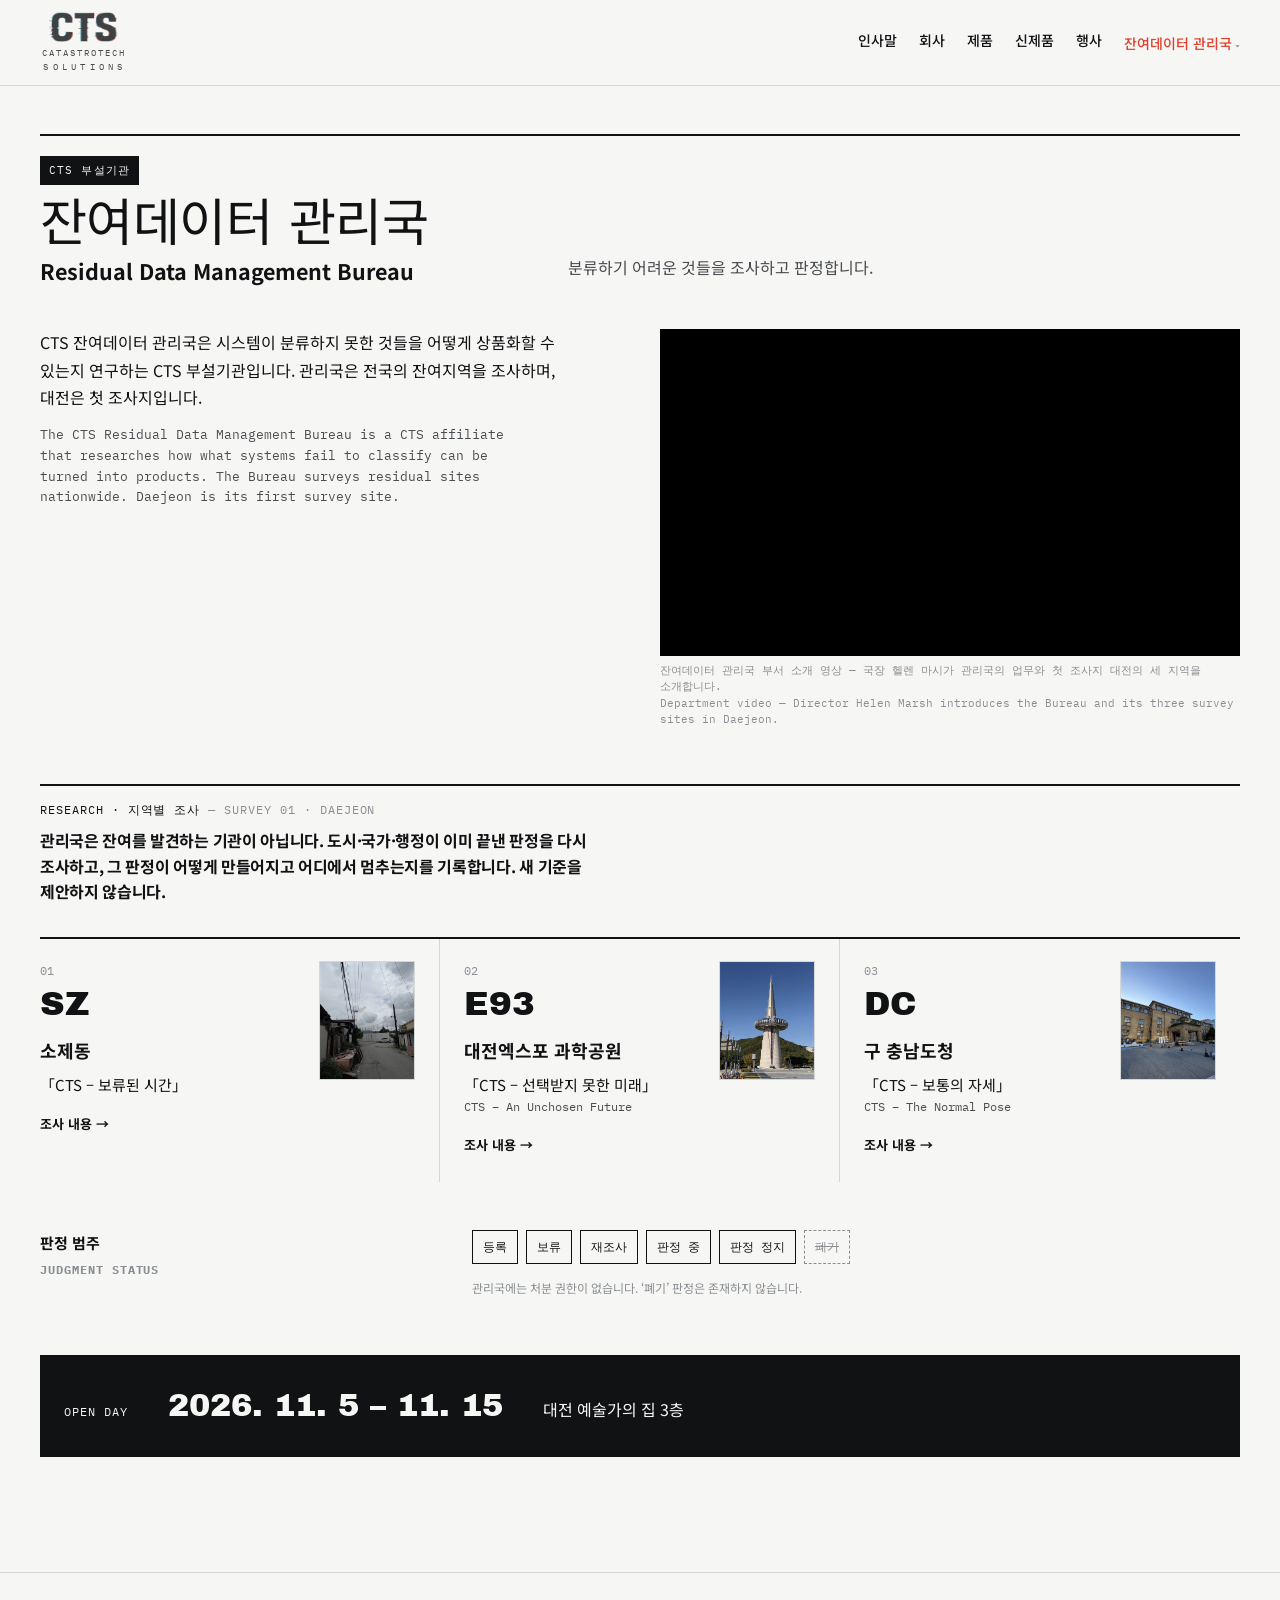
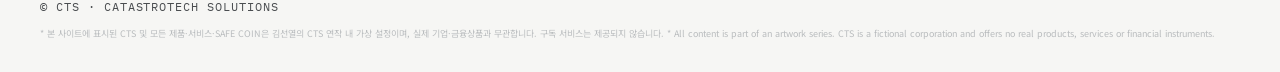
==== commit 1ee3b70c: "관리국 소개: 조사지 카드에 현장 사진 썸네일 추가, 사진도 조사 페이지로 연결 Co-Authored-By: Claude Fable 5.1 <noreply@anthropic.com" ====
--- a/bureau/index.html
+++ b/bureau/index.html
@@ -65,22 +65,31 @@
       <p class="rs-intro">관리국은 잔여를 발견하는 기관이 아닙니다. 도시·국가·행정이 이미 끝낸 판정을 다시 조사하고, 그 판정이 어떻게 만들어지고 어디에서 멈추는지를 기록합니다. 새 기준을 제안하지 않습니다.</p>
       <div class="sites">
         <div class="site">
-          <span class="no">01</span><span class="reg">SZ</span>
-          <h4>소제동</h4>
-          <p class="t">「CTS – 보류된 시간」</p>
-          <a class="go" href="sz/">조사 내용 →</a>
+          <div class="site-text">
+            <span class="no">01</span><span class="reg">SZ</span>
+            <h4>소제동</h4>
+            <p class="t">「CTS – 보류된 시간」</p>
+            <a class="go" href="sz/">조사 내용 →</a>
+          </div>
+          <a class="thumb" href="sz/" aria-label="소제동 조사 내용"><img src="../img/bureau/sz_t.jpg" alt="소제동 — 담장 너머 중앙1구역" width="320" height="400" loading="lazy"></a>
         </div>
         <div class="site">
-          <span class="no">02</span><span class="reg">E93</span>
-          <h4>대전엑스포 과학공원</h4>
-          <p class="t">「CTS – 선택받지 못한 미래」<em>CTS – An Unchosen Future</em></p>
-          <a class="go" href="e93/">조사 내용 →</a>
+          <div class="site-text">
+            <span class="no">02</span><span class="reg">E93</span>
+            <h4>대전엑스포 과학공원</h4>
+            <p class="t">「CTS – 선택받지 못한 미래」<em>CTS – An Unchosen Future</em></p>
+            <a class="go" href="e93/">조사 내용 →</a>
+          </div>
+          <a class="thumb" href="e93/" aria-label="대전엑스포 과학공원 조사 내용"><img src="../img/bureau/e93_t.jpg" alt="대전엑스포 과학공원 — 전망탑" width="320" height="400" loading="lazy"></a>
         </div>
         <div class="site">
-          <span class="no">03</span><span class="reg">DC</span>
-          <h4>구 충남도청</h4>
-          <p class="t">「CTS – 보통의 자세」<em>CTS – The Normal Pose</em></p>
-          <a class="go" href="dc/">조사 내용 →</a>
+          <div class="site-text">
+            <span class="no">03</span><span class="reg">DC</span>
+            <h4>구 충남도청</h4>
+            <p class="t">「CTS – 보통의 자세」<em>CTS – The Normal Pose</em></p>
+            <a class="go" href="dc/">조사 내용 →</a>
+          </div>
+          <a class="thumb" href="dc/" aria-label="구 충남도청 조사 내용"><img src="../img/bureau/dc_t.jpg" alt="구 충남도청 — 본관 정면" width="320" height="400" loading="lazy"></a>
         </div>
       </div>
 
--- a/css/style.css
+++ b/css/style.css
@@ -423,3 +423,11 @@
 nav .dropdown a .reg{font-family:var(--f-mono);font-size:11px;color:var(--steel);min-width:4.6em}
 nav .dropdown a:hover .reg{color:var(--signal)}
 @media (max-width:860px){nav .menu>a::after{content:""}nav .dropdown{display:none!important}}
+
+/* bureau hub: site card thumbnail */
+.site{display:grid;grid-template-columns:minmax(0,1fr) 96px;column-gap:16px;align-items:start}
+.site-text{display:flex;flex-direction:column;gap:6px}
+.site .thumb{display:block;border:1px solid var(--rule);background:#fff}
+.site .thumb:hover{border-color:var(--signal)}
+.site .thumb img{display:block;width:100%;height:auto;aspect-ratio:4/5;object-fit:cover}
+@media (max-width:860px){.site{grid-template-columns:minmax(0,1fr) 88px}}
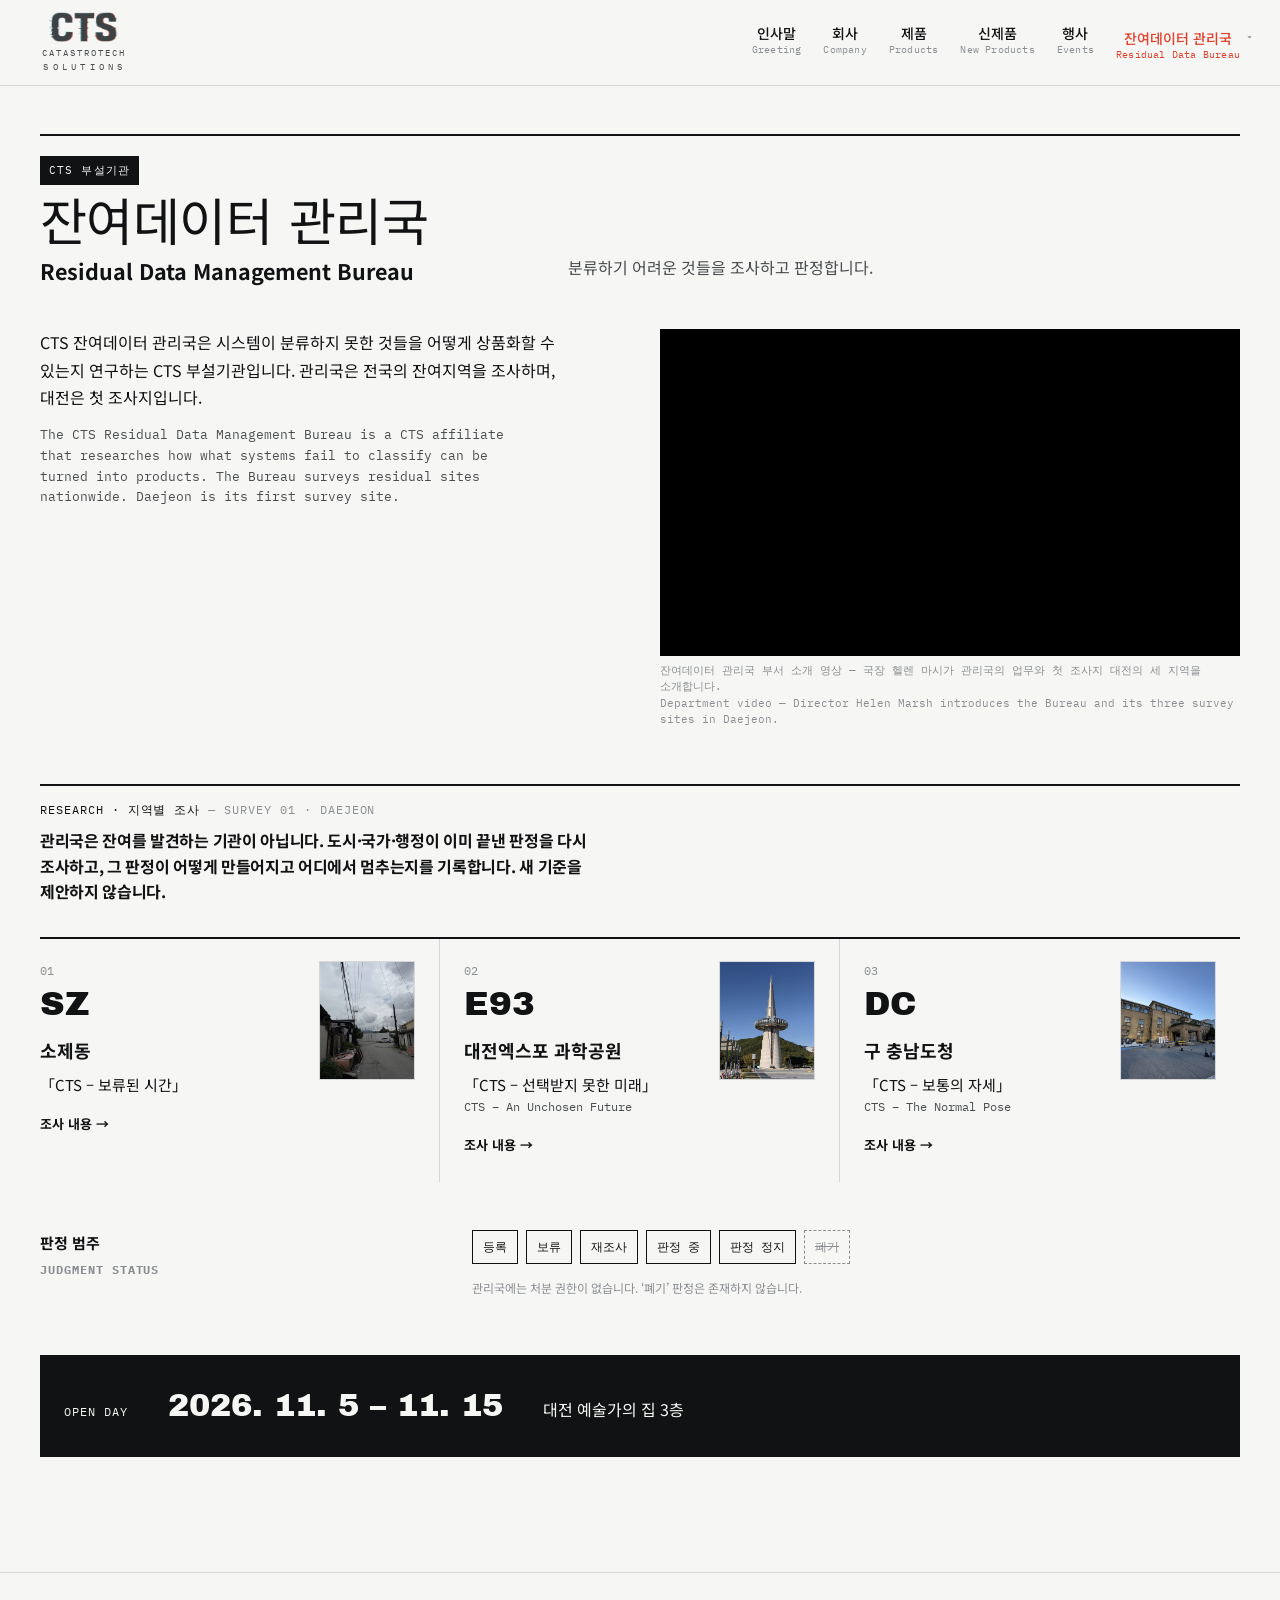
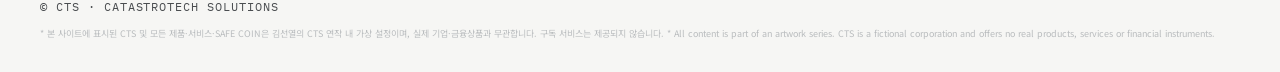
==== commit 77ef9b21: "상단 메뉴: 영문 표기 추가, 모바일에서 관리국 조사지 메뉴 표시 Co-Authored-By: Claude Opus 5.5 <noreply@anthropic.com>" ====
--- a/bureau/index.html
+++ b/bureau/index.html
@@ -23,13 +23,13 @@
   <div class="wrap">
     <a class="logo" href="../" aria-label="CTS 홈"><img src="../img/cts-mark.png" alt="CTS" width="360" height="155"><span>CATASTROTECH<br><small>SOLUTIONS</small></span></a>
     <nav aria-label="주 메뉴">
-      <a href="../greeting/">인사말</a>
-      <a href="../company/">회사</a>
-      <a href="../products/">제품</a>
-      <a href="../new/">신제품</a>
-      <a href="../popup/">행사</a>
+      <a href="../greeting/">인사말<small>Greeting</small></a>
+      <a href="../company/">회사<small>Company</small></a>
+      <a href="../products/">제품<small>Products</small></a>
+      <a href="../new/">신제품<small>New Products</small></a>
+      <a href="../popup/">행사<small>Events</small></a>
       <div class="menu">
-        <a href="../bureau/" aria-current="page">잔여데이터 관리국</a>
+        <a href="../bureau/" aria-current="page">잔여데이터 관리국<small>Residual Data Bureau</small></a>
         <div class="dropdown" aria-label="관리국 조사지">
           <a href="../bureau/sz/"><span class="reg">01 SZ</span>소제동</a>
           <a href="../bureau/e93/"><span class="reg">02 E93</span>대전엑스포 과학공원</a>
--- a/css/style.css
+++ b/css/style.css
@@ -422,7 +422,21 @@
 nav .dropdown a{display:flex;gap:12px;align-items:baseline;padding:9px 16px;font-size:13px;font-weight:500;white-space:nowrap}
 nav .dropdown a .reg{font-family:var(--f-mono);font-size:11px;color:var(--steel);min-width:4.6em}
 nav .dropdown a:hover .reg{color:var(--signal)}
-@media (max-width:860px){nav .menu>a::after{content:""}nav .dropdown{display:none!important}}
+nav>a,nav .menu>a{display:inline-flex;flex-direction:column;align-items:center;line-height:1.3;position:relative}
+nav>a small,nav .menu>a small{font-family:var(--f-mono);font-size:10px;font-weight:400;color:var(--steel);letter-spacing:.02em}
+nav>a:hover small,nav .menu>a:hover small,nav a[aria-current="page"] small{color:inherit}
+nav .menu>a::after{position:absolute;right:-12px;top:0}
+@media (max-width:860px){
+  header{position:static}
+  header .wrap{flex-wrap:wrap;gap:8px 16px}
+  nav{flex:1 1 100%;justify-content:space-between;gap:8px 12px}
+  nav .menu{flex:1 1 100%;display:flex;flex-direction:column;align-items:center;gap:6px}
+  nav .menu>a::after{content:""}
+  nav .dropdown,nav .menu:hover .dropdown,nav .menu:focus-within .dropdown{position:static;display:flex;flex-direction:row;flex-wrap:wrap;justify-content:center;gap:4px 14px;min-width:0;padding:0;margin:0;background:none;border:0;box-shadow:none}
+  nav .dropdown::before{display:none}
+  nav .dropdown a{padding:2px 0;font-size:12px;gap:5px}
+  nav .dropdown a .reg{min-width:0;font-size:10px}
+}
 
 /* bureau hub: site card thumbnail */
 .site{display:grid;grid-template-columns:minmax(0,1fr) 96px;column-gap:16px;align-items:start}
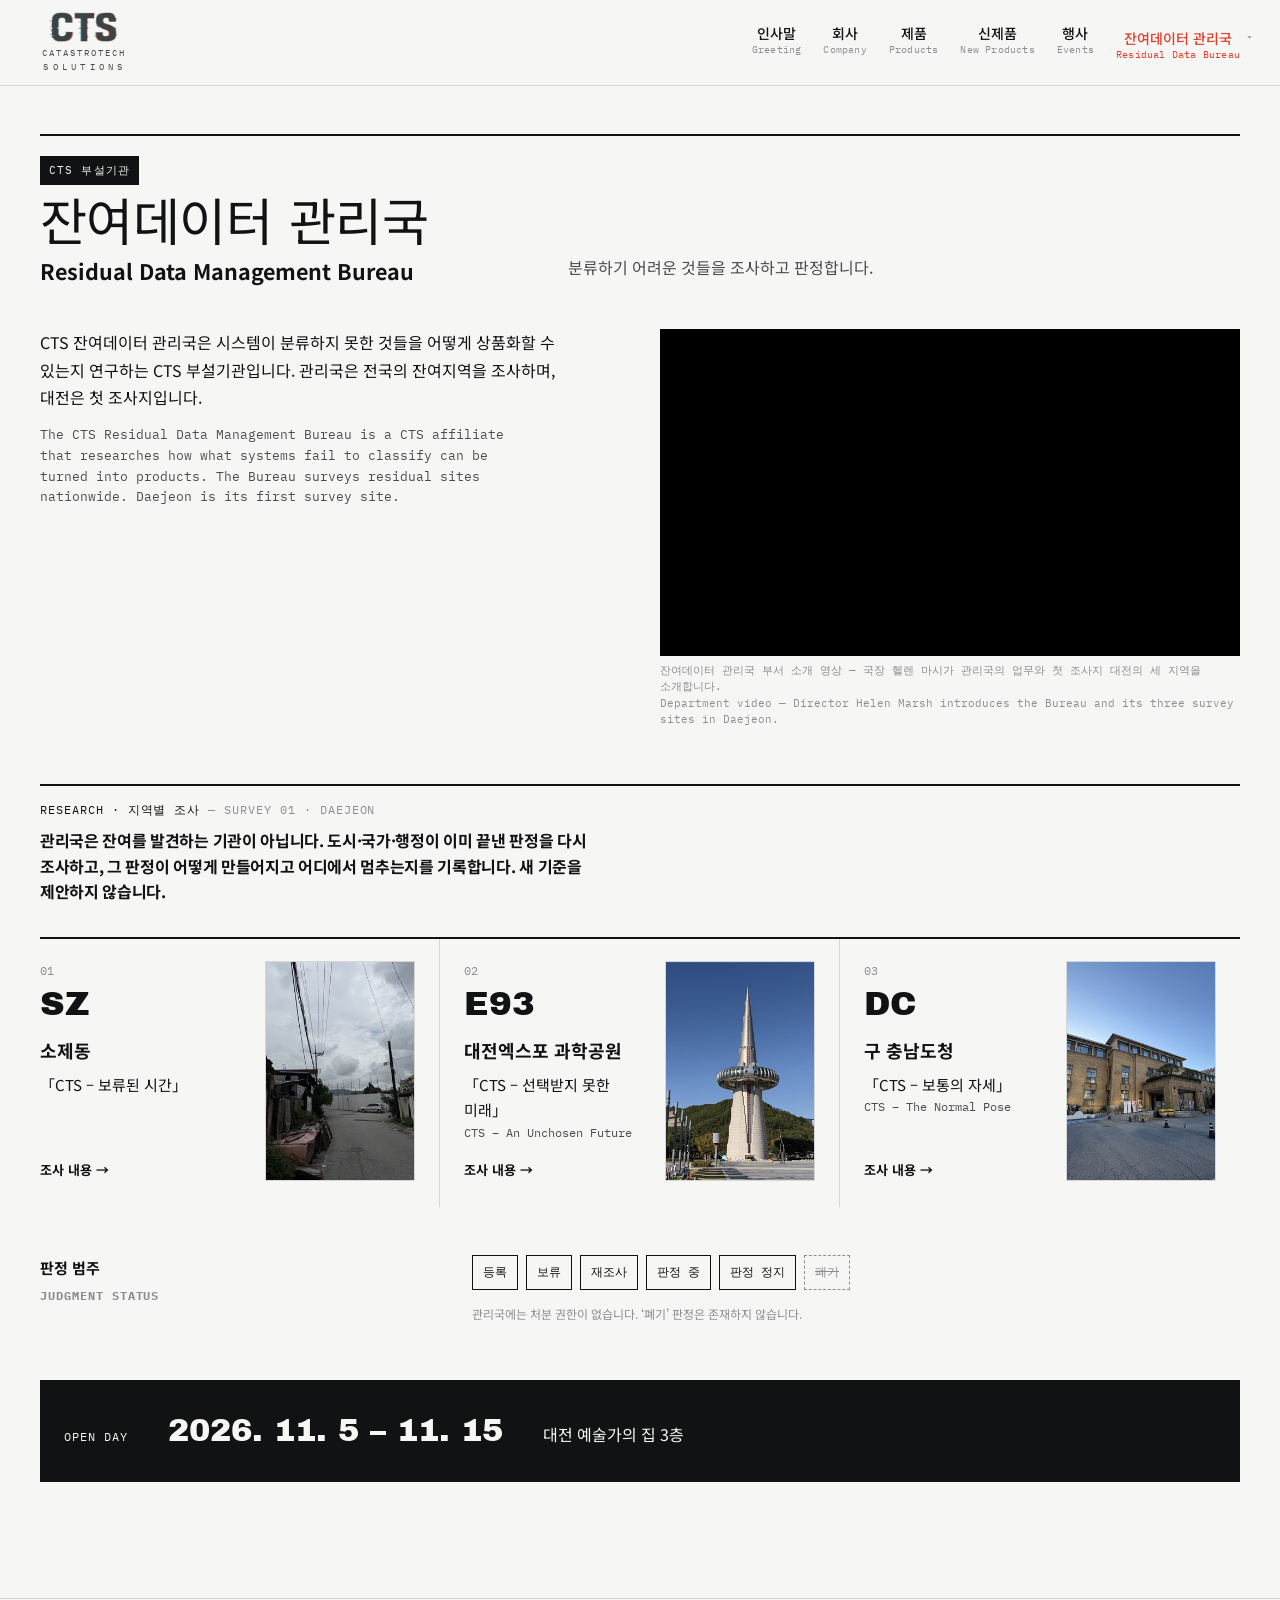
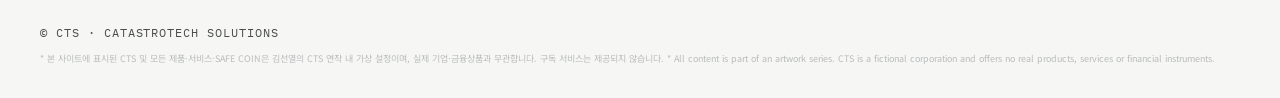
==== commit 555a25e6: "모바일 관리국 메뉴를 눌러서 여는 방식으로 변경 Co-Authored-By: Claude Opus 5.5 <noreply@anthropic.com>" ====
--- a/bureau/index.html
+++ b/bureau/index.html
@@ -15,6 +15,7 @@
 <link rel="preconnect" href="https://fonts.gstatic.com" crossorigin>
 <link rel="stylesheet" href="https://fonts.googleapis.com/css2?family=Archivo+Black&family=IBM+Plex+Mono:wght@400;500&family=Noto+Sans+KR:wght@400;500;700;900&display=swap">
 <link rel="stylesheet" href="../css/style.css">
+<script src="../js/menu.js" defer></script>
 <script>(function(){var m=/^#rs-(sz|e93|dc)$/.exec(location.hash);if(m)location.replace(m[1]+"/");})();</script>
 </head>
 <body>
--- a/css/style.css
+++ b/css/style.css
@@ -431,17 +431,18 @@
   header .wrap{flex-wrap:wrap;gap:8px 16px}
   nav{flex:1 1 100%;justify-content:space-between;gap:8px 12px}
   nav .menu{flex:1 1 100%;display:flex;flex-direction:column;align-items:center;gap:6px}
-  nav .menu>a::after{content:""}
-  nav .dropdown,nav .menu:hover .dropdown,nav .menu:focus-within .dropdown{position:static;display:flex;flex-direction:row;flex-wrap:wrap;justify-content:center;gap:4px 14px;min-width:0;padding:0;margin:0;background:none;border:0;box-shadow:none}
+  nav .menu.open>a::after{content:" ▴"}
+  nav .dropdown,nav .menu:hover .dropdown,nav .menu:focus-within .dropdown{position:static;display:none;flex-direction:row;flex-wrap:wrap;justify-content:center;gap:4px 14px;min-width:0;padding:0;margin:0;background:none;border:0;box-shadow:none}
+  nav .menu.open .dropdown{display:flex}
   nav .dropdown::before{display:none}
   nav .dropdown a{padding:2px 0;font-size:12px;gap:5px}
   nav .dropdown a .reg{min-width:0;font-size:10px}
 }
 
 /* bureau hub: site card thumbnail */
-.site{display:grid;grid-template-columns:minmax(0,1fr) 96px;column-gap:16px;align-items:start}
+.site{display:grid;grid-template-columns:minmax(0,1fr) 150px;column-gap:16px;align-items:stretch}
 .site-text{display:flex;flex-direction:column;gap:6px}
-.site .thumb{display:block;border:1px solid var(--rule);background:#fff}
+.site .thumb{position:relative;display:block;min-height:100%;border:1px solid var(--rule);background:#fff}
 .site .thumb:hover{border-color:var(--signal)}
-.site .thumb img{display:block;width:100%;height:auto;aspect-ratio:4/5;object-fit:cover}
-@media (max-width:860px){.site{grid-template-columns:minmax(0,1fr) 88px}}
+.site .thumb img{position:absolute;inset:0;display:block;width:100%;height:100%;object-fit:cover}
+@media (max-width:860px){.site{grid-template-columns:minmax(0,1fr) 130px}}
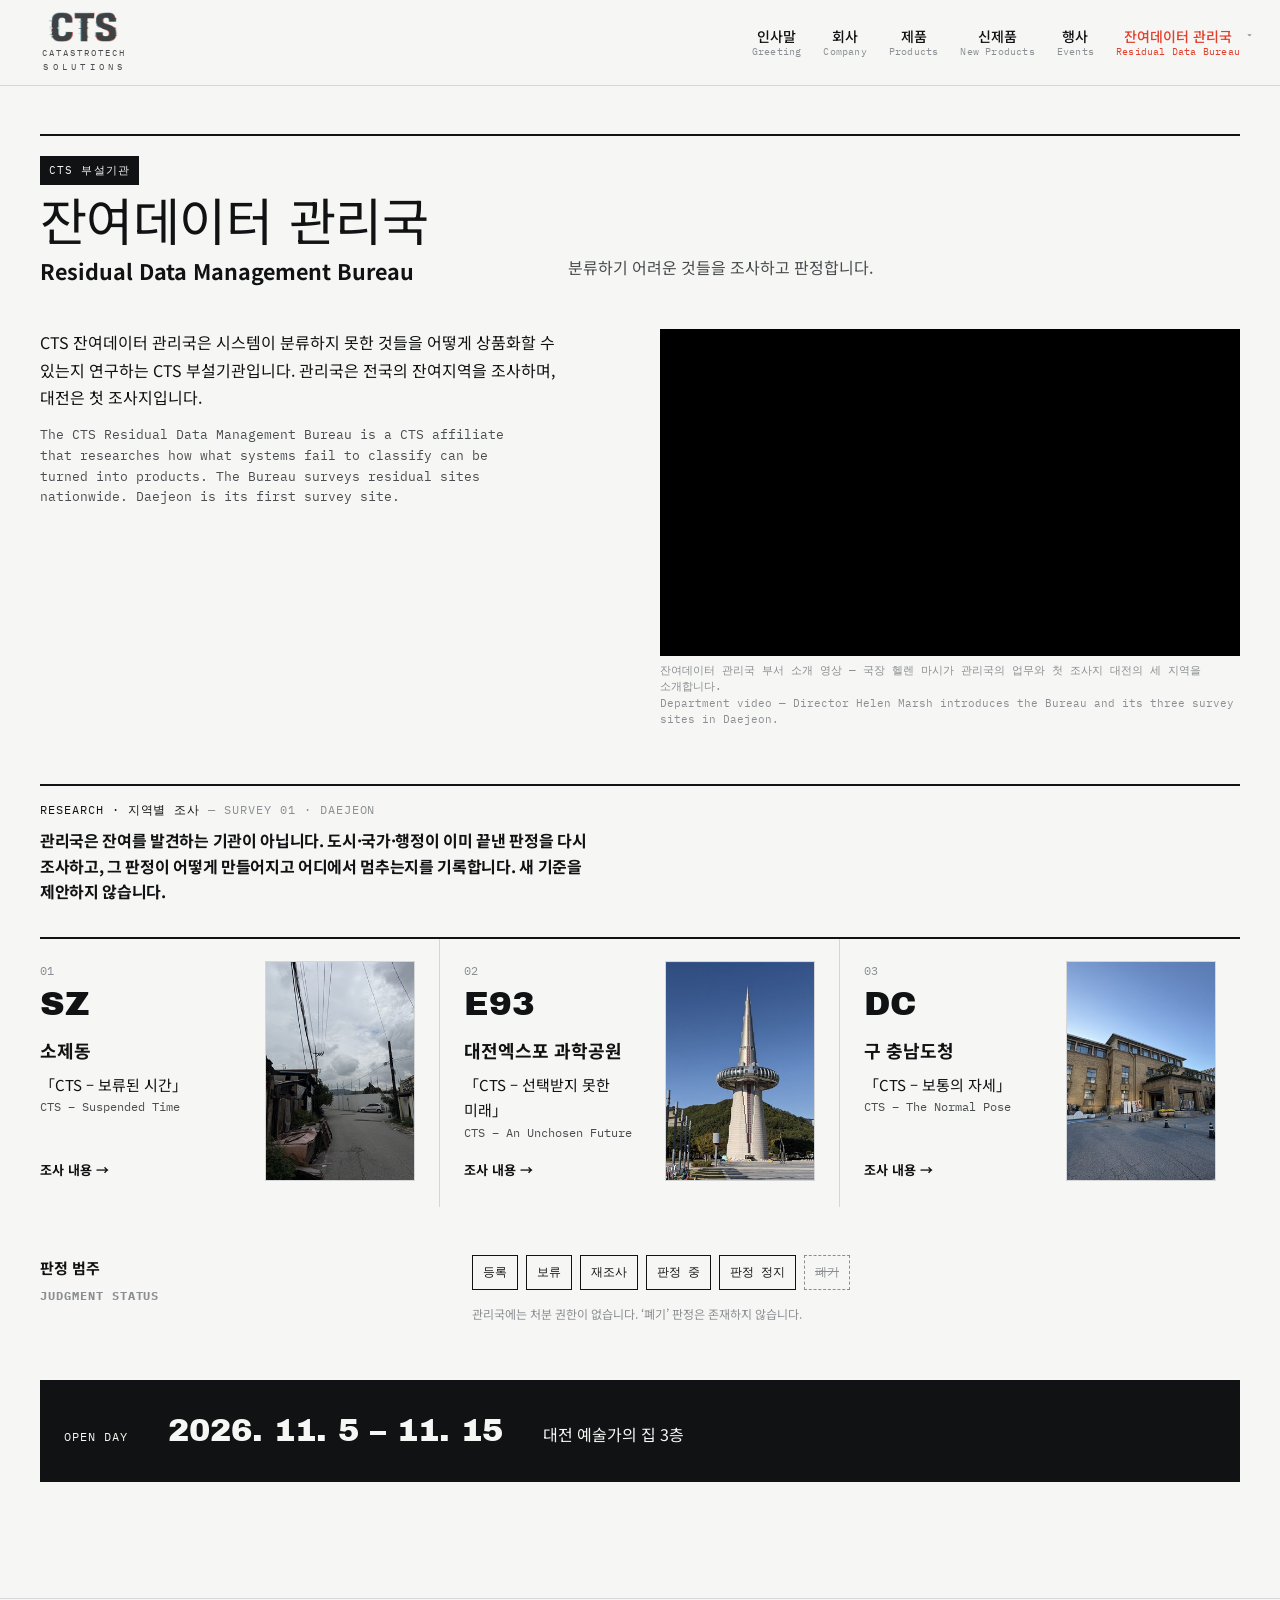
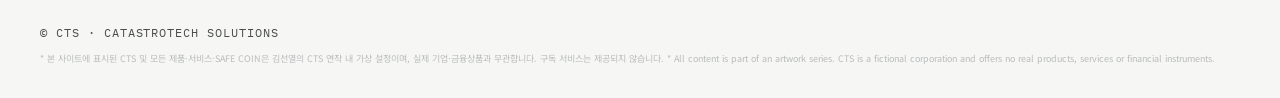
==== commit a6536b2c: "관리국 소제동: 영문 제목 'CTS – Suspended Time' 추가 (소제동 페이지 · 관리국 목록) Co-Authored-By: Claude Fable 5.1 <norepl" ====
--- a/bureau/index.html
+++ b/bureau/index.html
@@ -69,7 +69,7 @@
           <div class="site-text">
             <span class="no">01</span><span class="reg">SZ</span>
             <h4>소제동</h4>
-            <p class="t">「CTS – 보류된 시간」</p>
+            <p class="t">「CTS – 보류된 시간」<em>CTS – Suspended Time</em></p>
             <a class="go" href="sz/">조사 내용 →</a>
           </div>
           <a class="thumb" href="sz/" aria-label="소제동 조사 내용"><img src="../img/bureau/sz_t.jpg" alt="소제동 — 담장 너머 중앙1구역" width="320" height="400" loading="lazy"></a>
--- a/css/style.css
+++ b/css/style.css
@@ -381,6 +381,7 @@
 .rsch-table.stages td span{display:block;margin-top:3px;color:var(--ink-soft)}
 .rsch-table.stages td em{display:block;margin-top:4px;font-style:normal;font-family:var(--f-mono);font-size:10px;color:var(--steel);letter-spacing:.04em}
 .rsch-table.stages td b{color:var(--ink)}
+.rsch-table.stages td i.ko{display:block;font-style:normal;font-size:12px;color:var(--ink-soft);margin-top:2px}
 
 /* bureau: site photos (현장 사진) */
 .rsch-gallery.site{margin:0 0 28px;grid-template-columns:repeat(4,minmax(0,1fr))}
@@ -393,6 +394,7 @@
 
 /* bureau: 1989 report flow diagram (full-width doc) */
 .rsch-gallery.doc.flow{grid-template-columns:1fr;margin-top:32px}
+.rsch-gallery.doc.flow figure{max-width:900px}
 .rsch-gallery.doc.flow .doc-text{max-width:66ch}
 
 /* bureau: hub links + sub pages */
@@ -429,11 +431,11 @@
 @media (max-width:860px){
   header{position:static}
   header .wrap{flex-wrap:wrap;gap:8px 16px}
-  nav{flex:1 1 100%;justify-content:space-between;gap:8px 12px}
-  nav .menu{flex:1 1 100%;display:flex;flex-direction:column;align-items:center;gap:6px}
+  nav{flex:1 1 100%;justify-content:flex-end;gap:8px 14px}
+  nav .menu{display:contents}
   nav .menu.open>a::after{content:" ▴"}
   nav .dropdown,nav .menu:hover .dropdown,nav .menu:focus-within .dropdown{position:static;display:none;flex-direction:row;flex-wrap:wrap;justify-content:center;gap:4px 14px;min-width:0;padding:0;margin:0;background:none;border:0;box-shadow:none}
-  nav .menu.open .dropdown{display:flex}
+  nav .menu.open .dropdown{display:flex;flex:1 1 100%;justify-content:center;padding-top:2px}
   nav .dropdown::before{display:none}
   nav .dropdown a{padding:2px 0;font-size:12px;gap:5px}
   nav .dropdown a .reg{min-width:0;font-size:10px}
@@ -446,3 +448,61 @@
 .site .thumb:hover{border-color:var(--signal)}
 .site .thumb img{position:absolute;inset:0;display:block;width:100%;height:100%;object-fit:cover}
 @media (max-width:860px){.site{grid-template-columns:minmax(0,1fr) 130px}}
+
+/* bureau: full-collection pages (cards / observation sheets) */
+.rsch-more{margin:14px 0 0;font-size:14px;font-weight:700}
+.rsch-more a{text-decoration:none;border-bottom:1px solid var(--ink)}
+.rsch-more a:hover{color:var(--signal);border-color:var(--signal)}
+.rsch-page .intro{max-width:66ch;font-size:15px;line-height:1.75;color:var(--ink-soft);margin:0 0 6px}
+.rsch-sec{font-family:var(--f-mono);font-size:11px;letter-spacing:.08em;text-transform:uppercase;color:var(--steel);border-top:2px solid var(--ink);padding-top:12px;margin:40px 0 4px}
+.rsch-gallery.cards{grid-template-columns:repeat(4,minmax(0,1fr));margin-top:20px}
+.rsch-gallery.cards img{aspect-ratio:400/567}
+.ver{display:grid;grid-template-columns:minmax(0,1.3fr) minmax(0,1fr) minmax(0,1fr);gap:18px;align-items:start;padding:20px 0;border-top:1px solid var(--rule)}
+.ver:first-of-type{border-top:0}
+.ver .ver-text .mono{display:block;font-size:10px;color:var(--steel);margin-bottom:8px}
+.ver .ver-text b{display:block;font-size:16px;margin-bottom:8px}
+.ver .ver-text p{margin:0;font-size:14px;line-height:1.7;color:var(--ink-soft);max-width:46ch}
+.ver figure{margin:0;min-width:0}
+.ver a{display:block;border:1px solid var(--rule);background:#fff}
+.ver a:hover{border-color:var(--ink)}
+.ver img{display:block;width:100%;height:auto;aspect-ratio:400/567}
+.ver figcaption{font-family:var(--f-mono);font-size:11px;color:var(--steel);padding-top:6px;line-height:1.5}
+@media (max-width:860px){.rsch-gallery.cards{grid-template-columns:repeat(2,minmax(0,1fr))}.ver{grid-template-columns:1fr 1fr}.ver .ver-text{grid-column:1/-1}}
+
+/* header: phone — two lines, bureau item centered on its own line */
+@media (max-width:520px){
+  nav{justify-content:space-between;gap:8px 12px}
+  nav .menu>a{flex:1 1 100%;align-items:center}
+}
+
+/* bureau: scenario page tables */
+.rsch-page .intro.small{font-size:13px;color:var(--steel)}
+.tbl{overflow-x:auto;margin:14px 0 6px;-webkit-overflow-scrolling:touch}
+.tbl .rsch-table{margin-bottom:0}
+.rsch-table thead th{font-family:var(--f-mono);font-size:10px;letter-spacing:.06em;text-transform:uppercase;color:var(--steel);border-top:0;border-bottom:1px solid var(--ink);padding-bottom:6px;white-space:nowrap;width:auto}
+.rsch-table.spec,.rsch-table.parts,.rsch-table.crisis{table-layout:fixed}
+.rsch-table.spec th{white-space:nowrap}
+.rsch-table.spec td,.rsch-table.parts td,.rsch-table.crisis td{overflow-wrap:anywhere}
+.rsch-table.spec{min-width:460px}.rsch-table.parts{min-width:560px}.rsch-table.crisis{min-width:600px}
+.rsch-table.parts th{white-space:nowrap}
+.rsch-table.shots{min-width:900px;font-size:13px;table-layout:fixed}
+.rsch-table.shots th{white-space:nowrap;width:6.2em}
+.rsch-table.shots thead th:nth-child(2){width:11em}
+.rsch-table.shots thead th:nth-child(4){width:7.5em}
+.rsch-table.shots thead th:nth-child(5){width:11em}
+.rsch-table.shots td:nth-child(2){font-family:var(--f-mono);font-size:11px;color:var(--ink-soft);line-height:1.5;overflow-wrap:anywhere}
+.rsch-table.shots td:nth-child(3){line-height:1.65;padding-right:14px}
+.rsch-table.shots td:nth-child(4),.rsch-table.shots td:nth-child(5){font-size:11.5px;color:var(--ink-soft);line-height:1.5}
+.rsch-table.crisis th{white-space:nowrap}
+.rsch-table.crisis td:nth-child(2),.rsch-table.crisis td:nth-child(4){font-family:var(--f-mono);font-size:11px;white-space:nowrap}
+.shots-h{margin:26px 0 0;font-size:15px}
+.rules{margin:12px 0 0;padding-left:1.2em;max-width:72ch;font-size:14px;line-height:1.75;color:var(--ink-soft)}
+.rules li{margin-bottom:8px}
+.rules b{color:var(--ink)}
+
+/* hanja readings */
+.rsch-text i.ko,.figs .fig i.ko{display:block;font-style:normal;font-size:12px;color:var(--ink-soft);margin-top:3px}
+.figs .fig i.ko{font-size:11px}
+
+/* header: align bureau item with siblings */
+@media (min-width:861px){nav .menu{display:flex;align-items:stretch}nav .menu>a{justify-content:flex-start}}
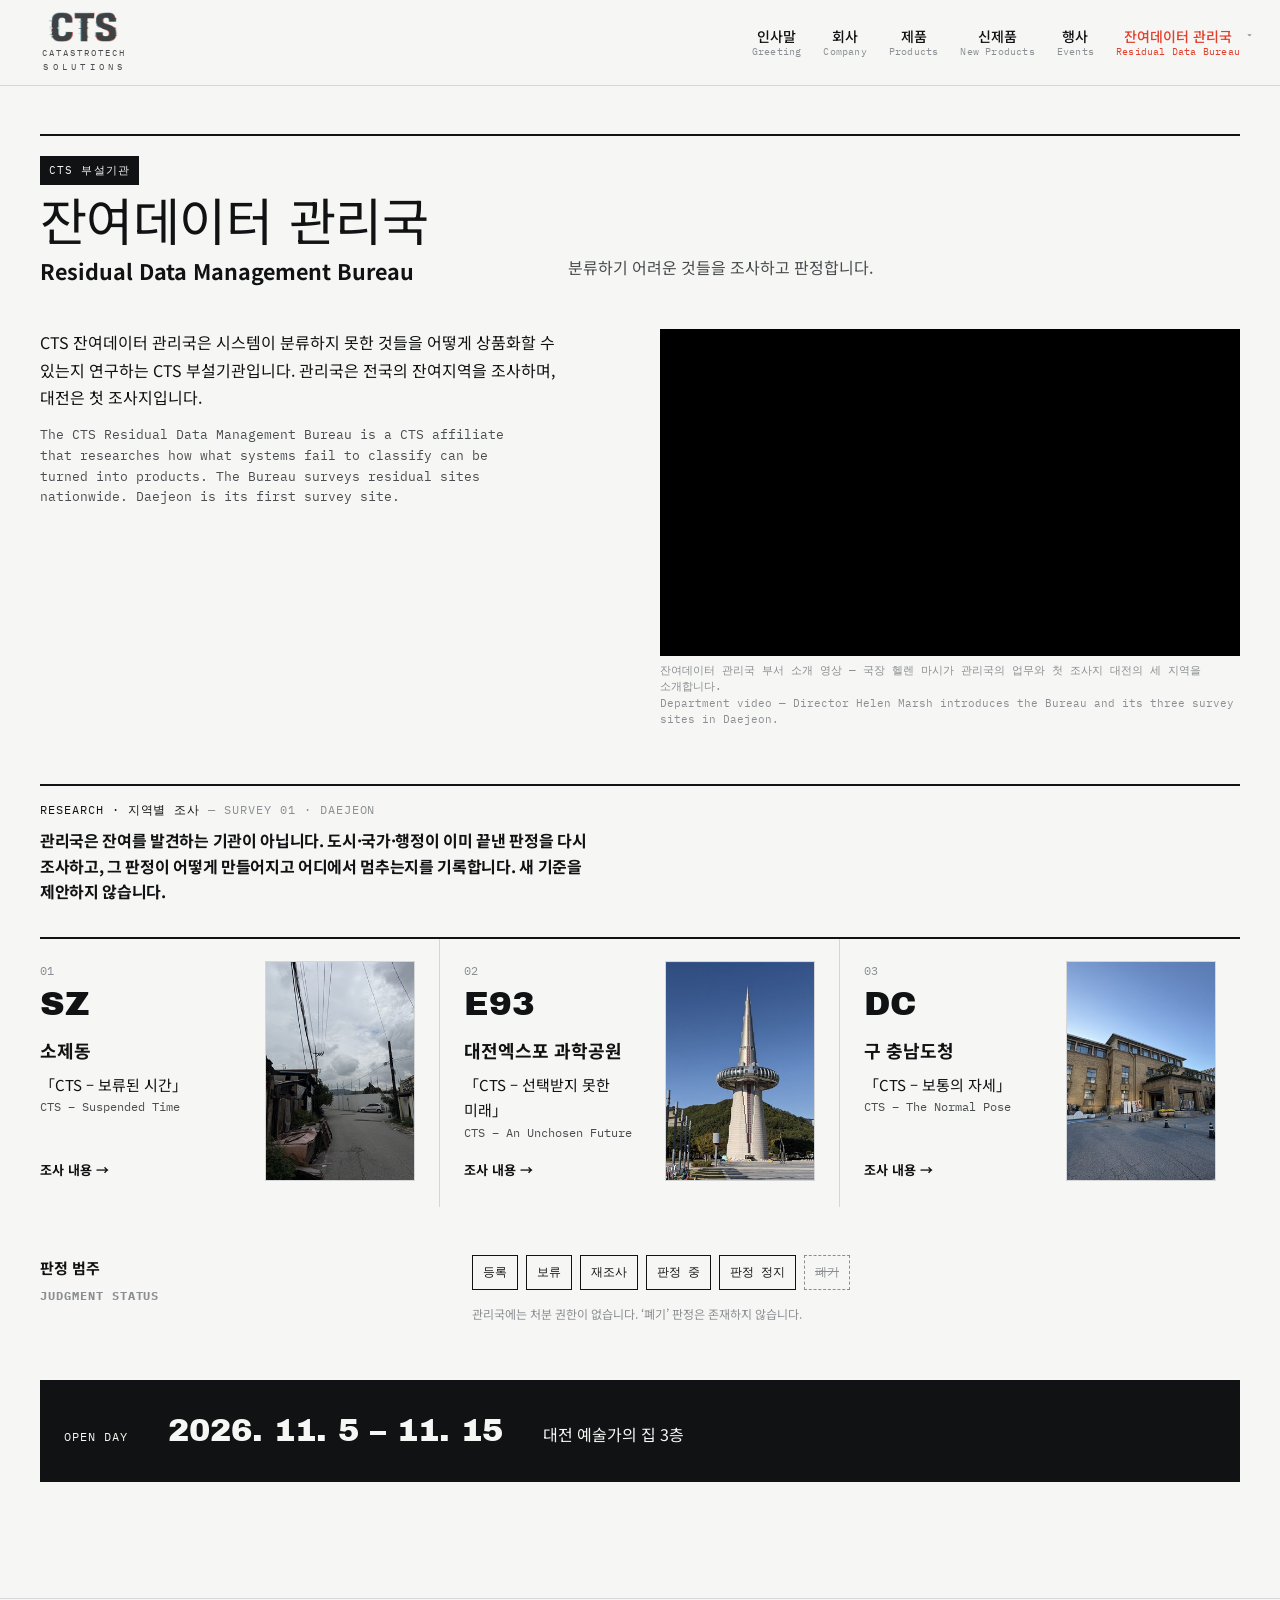
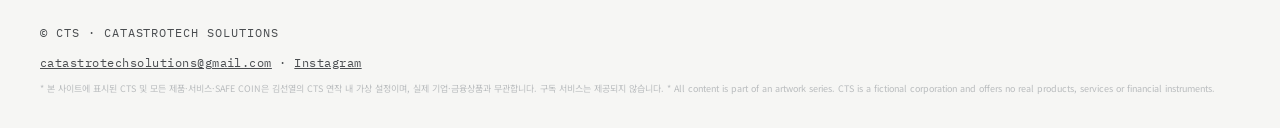
==== commit d6c8e10a: "하단에 연락처 추가: 메일 주소와 인스타그램 링크 (전 페이지) Co-Authored-By: Claude Fable 5.2 <noreply@anthropic.com>" ====
--- a/bureau/index.html
+++ b/bureau/index.html
@@ -116,6 +116,7 @@
 <footer>
   <div class="wrap">
     <p>* 본 사이트에 표시된 CTS 및 모든 제품·서비스·SAFE COIN은 김선열의 CTS 연작 내 가상 설정이며, 실제 기업·금융상품과 무관합니다. 구독 서비스는 제공되지 않습니다. * All content is part of an artwork series. CTS is a fictional corporation and offers no real products, services or financial instruments.</p>
+    <p class="mono footer-contact"><a href="mailto:catastrotechsolutions@gmail.com">catastrotechsolutions@gmail.com</a> · <a href="https://www.instagram.com/catastrotechsolutions/" target="_blank" rel="noopener">Instagram</a></p>
     <p class="mono">© CTS · CatastroTech Solutions</p>
   </div>
 </footer>
--- a/css/style.css
+++ b/css/style.css
@@ -224,6 +224,8 @@
 footer p:first-child{font-size:10px;line-height:1.5;color:var(--steel);letter-spacing:0}
 footer p:first-child{font-size:9px;line-height:1.4;color:#b9bcbe;max-width:none}
 footer .wrap{flex-direction:column-reverse;align-items:flex-start;gap:10px}
+footer .footer-contact{text-transform:none;letter-spacing:.04em}
+footer .footer-contact a:hover{color:var(--signal)}
 
 .org{grid-column:1/-1;margin-top:56px}
 .org-title{margin:8px 0 28px;font-size:clamp(22px,2.4vw,30px);font-weight:900;letter-spacing:-.03em}
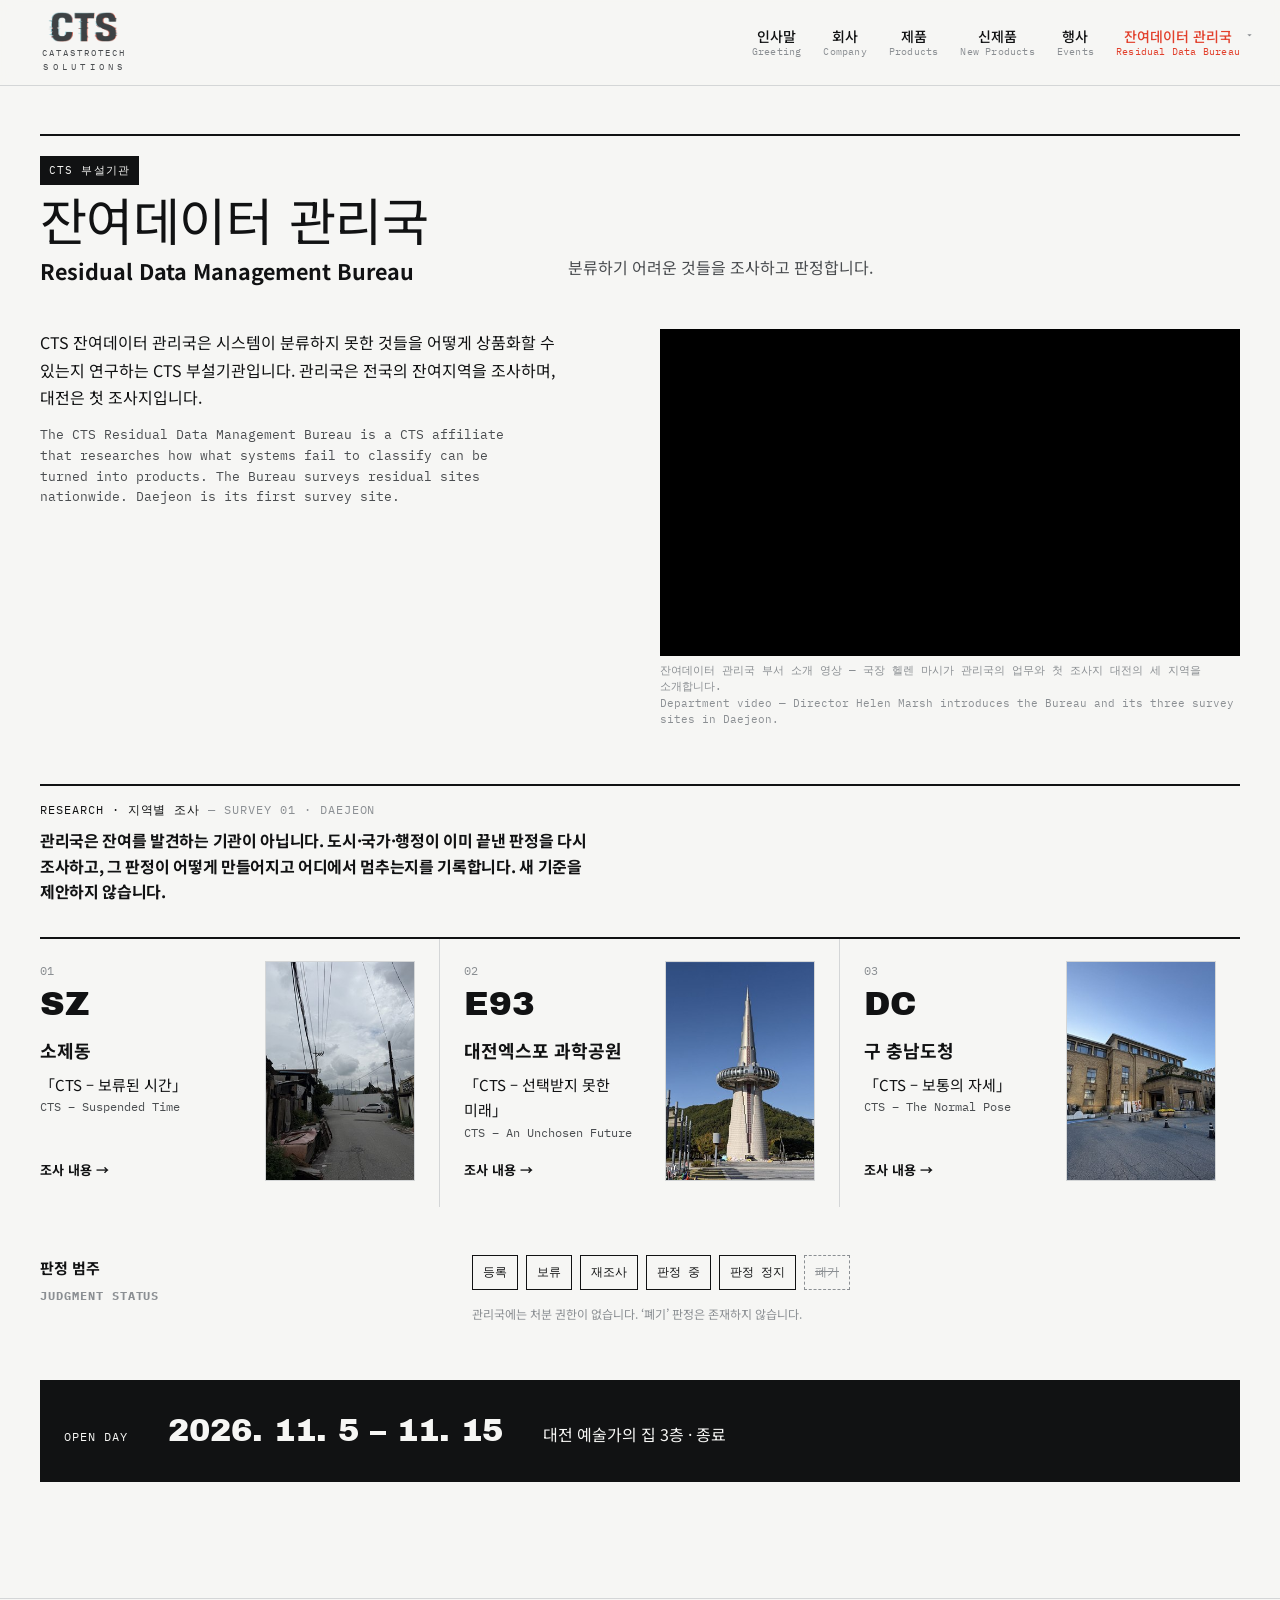
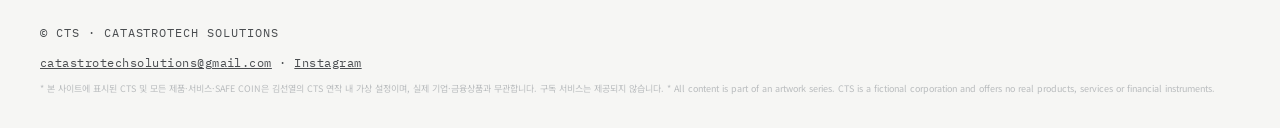
==== commit b7c4c7ee: "행사 · 관리국: 오픈데이(2026. 11. 5 – 11. 15) 종료 표기 — Upcoming → Past Event · 종료, 기간과 관리국 하단 배너에 '종료' 추가 Co-A" ====
--- a/bureau/index.html
+++ b/bureau/index.html
@@ -107,7 +107,7 @@
       <div class="openday">
         <span class="mono">Open Day</span>
         <b>2026. 11. 5 – 11. 15</b>
-        <span>대전 예술가의 집 3층</span>
+        <span>대전 예술가의 집 3층 · 종료</span>
       </div>
     </div>
   </section>
